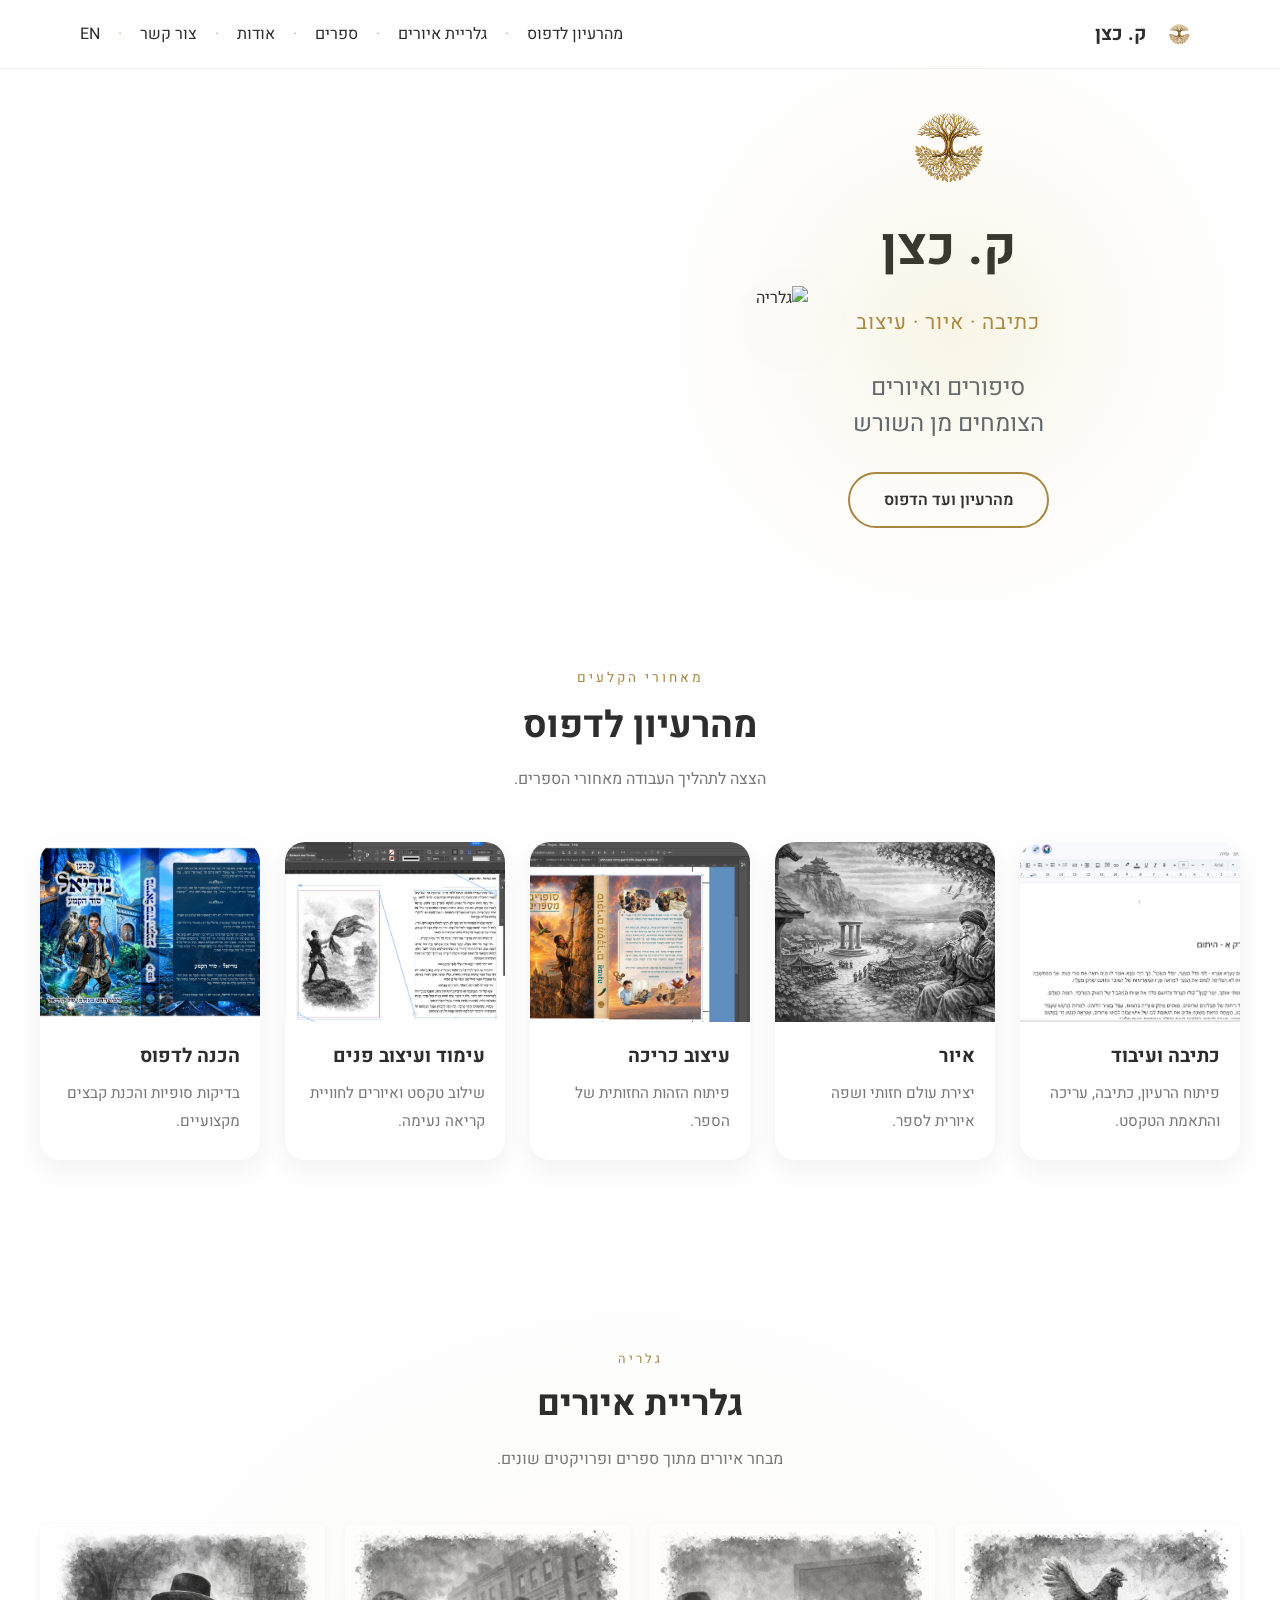
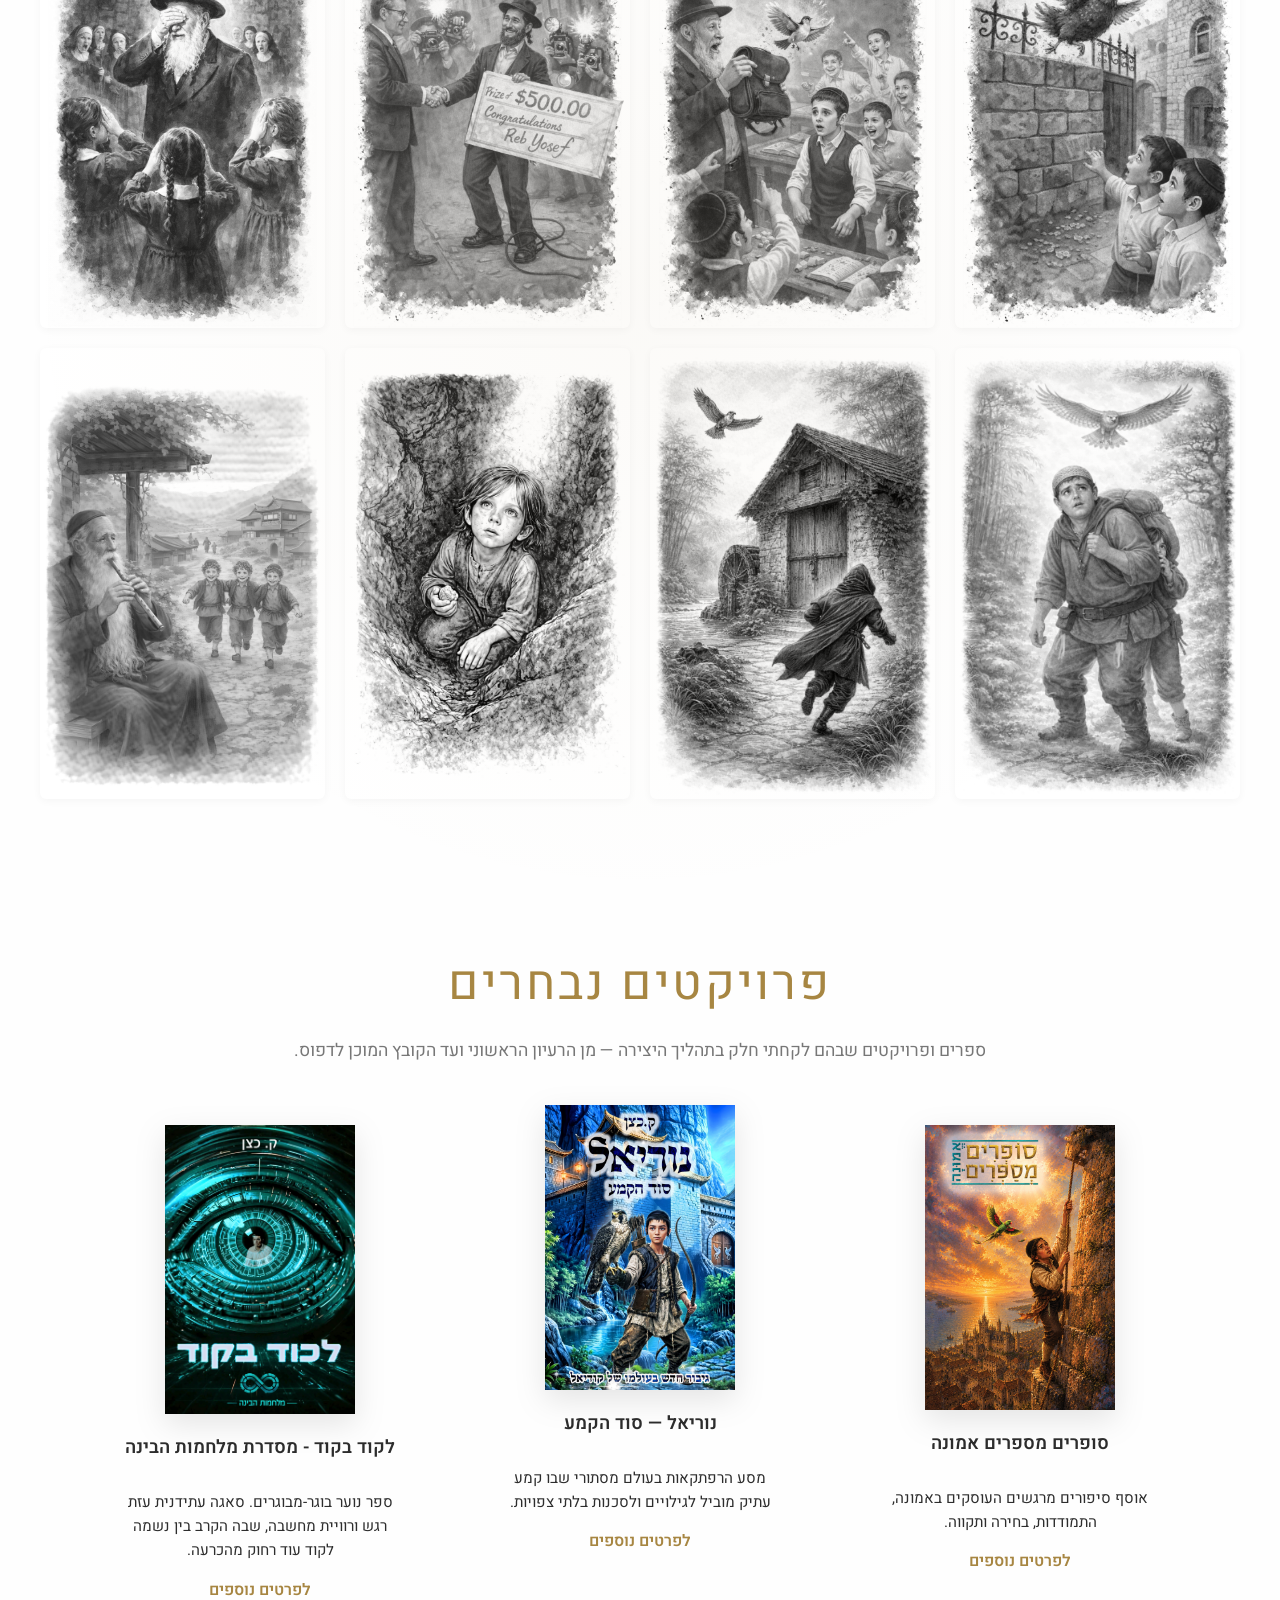
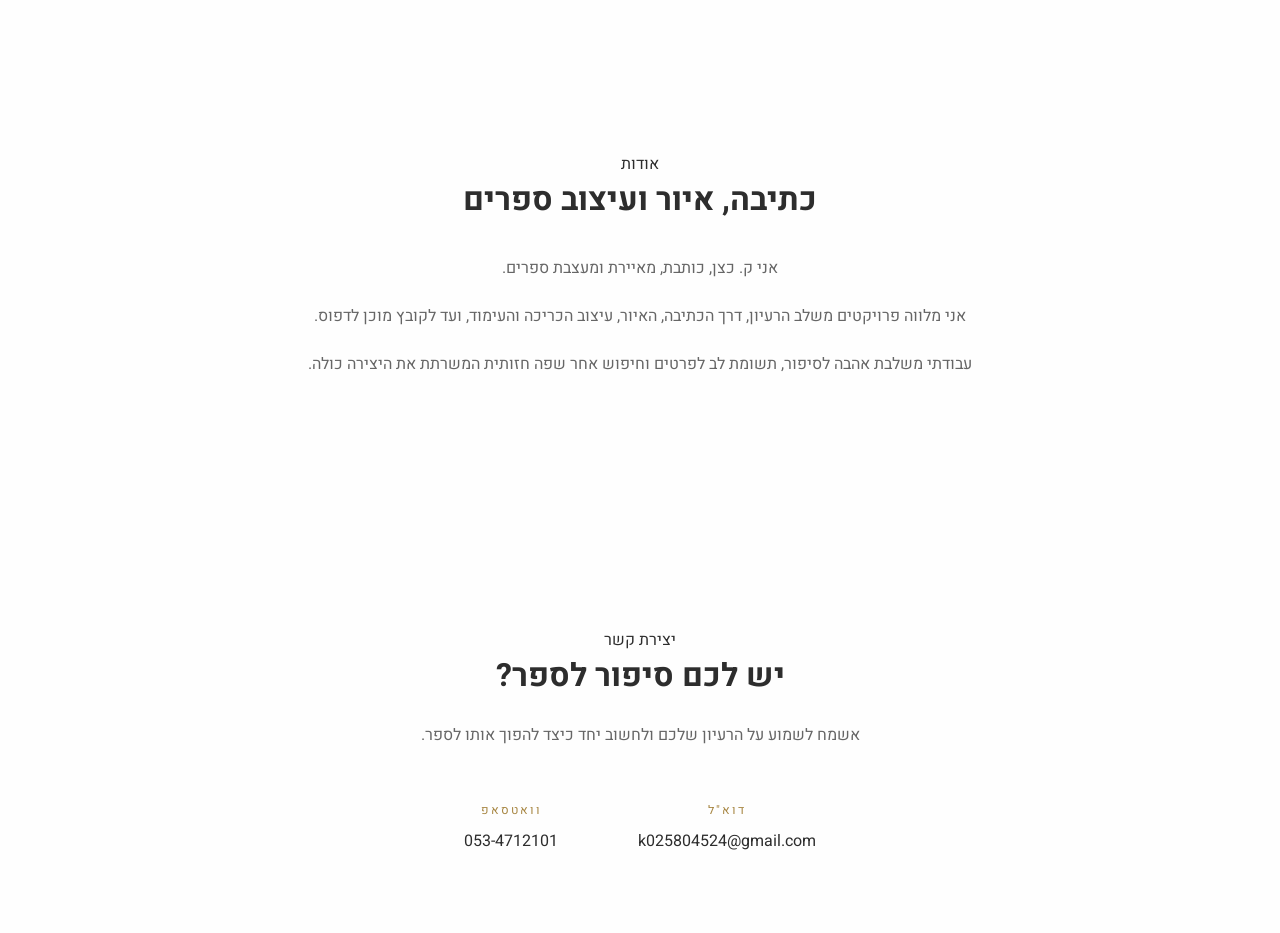
==== index.html @ e9a8d507 "Update index.html" ====
<!DOCTYPE html>
<html lang="he" dir="rtl">
<head>
<meta charset="UTF-8">
<meta name="viewport" content="width=device-width, initial-scale=1.0">
<title>ק. כצן</title>
<meta property="og:title"
      content="ק. כצן | כתיבה · איור · עיצוב ספרים">

<meta property="og:description"
      content="פרויקטים נבחרים, איור, עיצוב כריכות, עימוד והכנה לדפוס">

<meta property="og:image"
      content="https://kkatzen.com/images/books-showcase.jpg">

<meta property="og:type"
      content="website">
<link rel="stylesheet" href="css/style.css">
<link rel="preconnect" href="https://fonts.googleapis.com">
<link rel="preconnect" href="https://fonts.gstatic.com" crossorigin>
<link href="https://fonts.googleapis.com/css2?family=Heebo:wght@300;400;500;700;800&display=swap" rel="stylesheet">
   <link rel="icon" type="image/png" href="images/favicon.png">
</head>
<body>
<header class="site-header">

   <a href="index.html" class="brand">
    <img src="images/logo.png" alt="לוגו">
    <span>ק. כצן</span>
</a>

   <nav>
       
    <a href="#process">מהרעיון לדפוס</a>
    <span>·</span>

    <a href="#illustrations">גלריית איורים</a>
    <span>·</span>

    <a href="#books">ספרים</a>
    <span>·</span>

    <a href="#about">אודות</a>
    <span>·</span>
      <a href="#contact">צור קשר</a>
 <span>·</span>
    <a href="en/index.html">EN</a>
</nav>

</header>

    
<section class="hero">

    <div class="text">
        <img class="logo" src="images/logo.png" alt="קודיאל">
        <h1>ק. כצן</h1>
        <p class="tagline"> כתיבה · איור · עיצוב </p>
        
        <p class="subtitle">
            סיפורים ואיורים<br>
            הצומחים מן השורש
        </p>

        <a class="button" href="#process">
           מהרעיון ועד הדפוס
        </a>
    </div>
  
<div class="hero-particles"></div>
    <img class="book-cover" src="images/books-showcase.png" alt="גלריה">

</section>

   
<section id="process" class="process">

    <div class="process-header">

        <span class="process-tag">
            מאחורי הקלעים
        </span>

        <h2>מהרעיון לדפוס</h2>

        <p>
            הצצה לתהליך העבודה מאחורי הספרים.
        </p>

    </div>

    <div class="process-grid">

        <div class="process-card">

            <img src="images/process-writing.jpg" alt="כתיבה">

            <h3>כתיבה ועיבוד</h3>

            <p>
                פיתוח הרעיון, כתיבה,
                עריכה והתאמת הטקסט.
            </p>

        </div>

        <div class="process-card">

            <img src="images/process-illustration.jpg" alt="איור">

            <h3>איור</h3>

            <p>
                יצירת עולם חזותי
                ושפה איורית לספר.
            </p>

        </div>

        <div class="process-card">

            <img src="images/process-cover.jpg" alt="כריכה">

            <h3>עיצוב כריכה</h3>

            <p>
                פיתוח הזהות החזותית
                של הספר.
            </p>

        </div>

        <div class="process-card">

            <img src="images/process-layout.jpg" alt="עימוד">

            <h3>עימוד ועיצוב פנים</h3>

            <p>
                שילוב טקסט ואיורים
                לחוויית קריאה נעימה.
            </p>

        </div>

        <div class="process-card">

            <img src="images/process-print.jpg" alt="דפוס">

            <h3>הכנה לדפוס</h3>

            <p>
                בדיקות סופיות והכנת
                קבצים מקצועיים.
            </p>

        </div>

    </div>

</section>

<section id="illustrations" class="illustrations">

    <div class="illustrations-header">

        <span class="illustrations-tag">
            גלריה
        </span>

        <h2>גלריית איורים</h2>

        <p>
            מבחר איורים מתוך ספרים ופרויקטים שונים.
        </p>

    </div>

    <div class="illustrations-grid">

        <img src="images/illustration1.jpg" alt="איור מספר 1">
        <img src="images/illustration2.jpg" alt="איור מספר 2">
        <img src="images/illustration3.jpg" alt="איור מספר 3">
        <img src="images/illustration4.jpg" alt="איור מספר 4">
        <img src="images/illustration5.jpg" alt="איור מספר 5">
        <img src="images/illustration6.jpg" alt="איור מספר 6">
        <img src="images/illustration7.jpg" alt="איור מספר 7">
        <img src="images/illustration8.jpg" alt="איור מספר 8">

    </div>

</section>
   
  <section id="books" class="books">


<div class="books-header">

    <span class="books-tag2">פרויקטים נבחרים</span>

    <p class="section-intro">
    ספרים ופרויקטים שבהם לקחתי חלק בתהליך היצירה — מן הרעיון הראשוני ועד הקובץ המוכן לדפוס.
    </p>

</div>

<div class="books-grid">

    <a href="book-sofrim.html" class="book-card">

        <div class="book-image">
            <img src="images/sofrim.png" alt="סופרים מספרים אמונה">
        </div>

        <h3>סופרים מספרים אמונה</h3>

        <p>
            אוסף סיפורים מרגשים העוסקים באמונה,
            התמודדות, בחירה ותקווה.
        </p>

        <span class="book-link">לפרטים נוספים</span>

    </a>

    <a href="book-nuriel.html" class="book-card featured">

        <div class="book-image">
            <img src="images/nuriel.png" alt="נוריאל - סוד הקמע">
        </div>

        <h3>נוריאל — סוד הקמע</h3>

        <p>
            מסע הרפתקאות בעולם מסתורי שבו קמע עתיק
            מוביל לגילויים ולסכנות בלתי צפויות.
        </p>

        <span class="book-link">לפרטים נוספים</span>

    </a>

    <a href="lakud.html" class="book-card">

        <div class="book-image">
            <img src="images/lakud-book.jpg" alt="לקוד בקוד">
        </div>

        <h3>לקוד בקוד - מסדרת מלחמות הבינה</h3>

        <p>
            ספר נוער בוגר-מבוגרים. סאגה עתידנית עזת רגש ורוויית מחשבה, שבה הקרב בין נשמה לקוד עוד רחוק מהכרעה.
        </p>

        <span class="book-link">לפרטים נוספים</span>

    </a>

</div>


</section>

<section id="about" class="about">

    <div class="about-content">

        <span class="section-tag">
            אודות
        </span>

        <h2>כתיבה, איור ועיצוב ספרים</h2>

        <p>
            אני ק. כצן, כותבת, מאיירת ומעצבת ספרים.
        </p>

        <p>
            אני מלווה פרויקטים משלב הרעיון, דרך הכתיבה,
            האיור, עיצוב הכריכה והעימוד, ועד לקובץ מוכן לדפוס.
        </p>

        <p>
            עבודתי משלבת אהבה לסיפור, תשומת לב לפרטים
            וחיפוש אחר שפה חזותית המשרתת את היצירה כולה.
        </p>

    </div>

</section>
<section id="contact" class="contact">

    <div class="contact-content">

        <span class="section-tag">
            יצירת קשר
        </span>

        <h2>יש לכם סיפור לספר?</h2>

        <p>
            אשמח לשמוע על הרעיון שלכם
            ולחשוב יחד כיצד להפוך אותו לספר.
        </p>

        <div class="contact-details">

            <div class="contact-item">

                <span class="contact-title">
                    דוא"ל
                </span>

                <a href="mailto:k025804524@gmail.com">
                    k025804524@gmail.com
                </a>

            </div>

            <div class="contact-item">

                <span class="contact-title">
                    וואטסאפ
                </span>

                <a href="https://wa.me/972534712101">
                    053-4712101
                </a>

            </div>

        </div>

    </div>

</section>
<div id="lightbox" class="lightbox">

    <button class="lightbox-close">×</button>

    <button class="lightbox-prev">›</button>

    <img id="lightbox-img" src="" alt="">

    <button class="lightbox-next">‹</button>

    <div class="lightbox-counter">
        <span id="current-image">1</span>
        /
        <span id="total-images">1</span>
    </div>

</div>

<script>

document.addEventListener('DOMContentLoaded', () => {

    const images =
        Array.from(document.querySelectorAll('.illustrations-grid img'));

    const lightbox =
        document.getElementById('lightbox');

    const lightboxImg =
        document.getElementById('lightbox-img');

  const prevBtn =
document.querySelector('.lightbox-prev');

const nextBtn =
document.querySelector('.lightbox-next');
   
    const currentImage =
        document.getElementById('current-image');

    const totalImages =
        document.getElementById('total-images');
   document
.querySelector('.lightbox-close')
.addEventListener('click',closeLightbox);

    let currentIndex = 0;

    let touchStartX = 0;
    let touchEndX = 0;

    totalImages.textContent = images.length;

    function updateCounter(){

        currentImage.textContent = currentIndex + 1;

    }

    function openImage(index){

        currentIndex = index;

        lightboxImg.src = images[index].src;

        updateCounter();

        lightbox.classList.add('active');

        document.body.style.overflow = 'hidden';
    }

    function closeLightbox(){

        lightbox.classList.remove('active');

        document.body.style.overflow = '';

    }

    function nextImage(){

        currentIndex++;

        if(currentIndex >= images.length){

            currentIndex = 0;
        }

        lightboxImg.src = images[currentIndex].src;

        updateCounter();
    }

    function prevImage(){

        currentIndex--;

        if(currentIndex < 0){

            currentIndex = images.length - 1;
        }

        lightboxImg.src = images[currentIndex].src;

        updateCounter();
    }

    images.forEach((img,index)=>{

        img.addEventListener('click',()=>{

            openImage(index);

        });

    });

    nextBtn.addEventListener('click',(e)=>{

        e.stopPropagation();

        nextImage();

    });

    prevBtn.addEventListener('click',(e)=>{

        e.stopPropagation();

        prevImage();

    });

    document.addEventListener('keydown',(e)=>{

        if(!lightbox.classList.contains('active')) return;

        if(e.key === 'ArrowRight'){

            nextImage();
        }

        if(e.key === 'ArrowLeft'){

            prevImage();
        }

        if(e.key === 'Escape'){

            closeLightbox();
        }

    });

    lightbox.addEventListener('click',(e)=>{

        if(e.target === lightbox){

            closeLightbox();
        }

    });

    lightboxImg.addEventListener('touchstart',(e)=>{

        touchStartX = e.changedTouches[0].screenX;

    });

    lightboxImg.addEventListener('touchend',(e)=>{

        touchEndX = e.changedTouches[0].screenX;

        const swipeDistance =
            touchEndX - touchStartX;

        if(swipeDistance > 60){

            prevImage();
        }

        if(swipeDistance < -60){

            nextImage();
        }

    });

});

</script>
      <script data-goatcounter="https://kerenk77.goatcounter.com/count"
        async src="//gc.zgo.at/count.js"></script>
</body>
      
</html>
---- css/style.css ----
:root{
    --gold:#A78642;
    --dark:#2D2D2D;
    --turquoise:#4E9AA4;
    --bg:#FEFEFE;
}
html{
    scroll-behavior:smooth;
}
/* HEADER */

.site-header{
    position:sticky;
    top:0;

    display:flex;
    justify-content:space-between;
    align-items:center;

    padding:20px 80px;

    background:rgba(254,254,254,.92);
    backdrop-filter:blur(10px);

    z-index:1000;

    border-bottom:1px solid rgba(0,0,0,.05);
}
.brand{
    display:flex;
    align-items:center;
    gap:12px;

    text-decoration:none;
    color:inherit;
}

.brand img{
    width:42px;
}

.brand span{
    font-size:1.2rem;
    font-weight:700;
    color:var(--dark);
}

.site-header nav{
    display:flex;
    align-items:center;
    gap:18px;
}

.site-header nav span{
    color:var(--gold);
    opacity:.6;
}

.site-header nav a{
    text-decoration:none;
    color:var(--dark);
    font-size:1rem;
    transition:.3s;
}

.site-header nav a:hover{
    color:var(--gold);
}

body{
    margin:0;
    background:#fefefe;
    font-family:'Heebo',sans-serif;
    color:#2d2d2d;
    overflow-x: hidden; /* חוסם יצירת גלילה אופקית מכל אלמנט שחורג */
}
.logo{
    width:140px;
    display:block;
    margin:0 auto 25px;
}

/* צמצום הרווח הכללי והגדלת אזור התוכן */
.hero {
    position: relative;
    display: flex;
    align-items: center;
    justify-content: center;
    gap: 20px;
    padding: 40px 40px 60px;
}

.hero > img{
    max-width:700px;
    filter:drop-shadow(0px 25px 35px rgba(0,0,0,.15));
}

.text {
    max-width: 420px; /* הוקטן מ-550px כדי שהטקסט יהיה קומפקטי ואסוף */
    text-align: center;
}

h1 {
    font-size: 3.2rem; /* הוקטן מ-4.2rem כדי להחזיר פרופורציה */
    font-weight: 700;
    color: var(--dark);
    margin: 0;
}

p{
    font-size:24px;
    line-height:1.6;
}

.button {
    display: block;
    width: fit-content;
    margin: 15px auto 0;
    padding: 14px 34px;
    border: 2px solid var(--gold);
    border-radius: 999px;
    color: var(--dark);
    background: transparent; /* נשאר שקוף כפי שביקשת */
    text-decoration: none;
    font-weight: 600;
    transition: all .3s ease;
}

.button:hover {
    background: var(--gold);
    color: white;
}
.subtitle{
    max-width:420px;
    margin:30px auto;
    line-height:1.5;
    color:#5B6470;
}
.tagline{
    color:var(--gold);
    font-size:1.3rem;
    margin-top:20px;
    letter-spacing:1px;
}
.book-cover {
    transform: translateY(-20px); /* הרמה קלה ומעודנת יותר של הספר */
    
    /* הגדלת המידות */
    max-width: 600px; /* הגדלנו מ-450px כדי לאפשר לו לגדול במסכים גדולים */
    width: 45vw;      /* הגדלנו מ-35vw - עכשיו הוא יתפוס כמעט חצי מרוחב המסך */
    
    filter: drop-shadow(0 30px 40px rgba(0,0,0,.15));
    transition: transform .3s ease; /* הוספת אנימציה חלקה */
}
.hero::before {
    content: "";
    position: absolute;

    width: 550px;
    height: 550px;

    right: 50px;
    top: 50%;

    transform: translateY(-50%);

    background: radial-gradient(
        circle,
        rgba(212,175,55,.12) 0%,
        rgba(212,175,55,.04) 40%,
        transparent 75%
    );

    pointer-events: none;
}

.hero-books{
    display:flex;
    justify-content:center;
    gap:15px;
    margin-top:40px;
}

.hero-books img{
    height:120px;
    width:auto;

    border-radius:8px;

    box-shadow:
        0 10px 25px rgba(0,0,0,.12);

    transition:.3s;
}

.hero-books img:hover{
    transform:translateY(-5px);
}
/* האזור הכללי של הספרים */
.books-header{
    text-align:center;
    max-width:700px;
    margin:0 auto 60px;
}

.books-tag{
    display:block;
    color:var(--gold);
    font-size:.9rem;
    letter-spacing:3px;
    margin-bottom:10px;
    text-transform:uppercase;
}
.books-tag2{
    display:block;
    color:var(--gold);
    font-size:3rem;
    letter-spacing:3px;
    margin-bottom:10px;
    text-transform:uppercase;
}
.book-image{
    display:flex;
    justify-content:center;
    align-items:center;
    min-height:auto; /* תוקן ל-auto כדי למנוע מתיחת תמונות קבועה */
}

.featured{
    transform:translateY(-20px);
}

.featured img{
    max-width:190px;
}

.featured:hover{
    transform:translateY(-28px);
}
.book-link{
    color:var(--gold);
    font-weight:600;
}
@media (max-width:900px){
    .featured{
        transform:none;
    }
    .featured:hover{
        transform:translateY(-8px);
    }
}

.books {
    padding: 40px 40px; /* הוקטן מ-120px כדי להקפיץ את הספרים למעלה */
    background: #fefefe;
}

/* כותרת קומפקטית יותר */
.books h2 {
    text-align: center;
    font-size: 2.2rem; /* הוקטן מ-3rem */
    color: var(--dark);
    margin: 0 0 5px 0;
}

/* פסקה קרובה יותר */
.section-intro {
    text-align: center;
    color: #777;
    margin-bottom: 30px; /* הוקטן מ-60px כדי שהגריד יעלה למעלה */
    font-size: 1.1rem;
}

/* ==========================================
   גריד הספרים והכרטיסים - הגרסה המאוחדת והיציבה
========================================== */

/* גריד הספרים הראשי */
.books-grid {
    display: grid;
    grid-template-columns: repeat(3, 1fr); /* 3 עמודות קבועות ויציבות */
    gap: 40px;
    max-width: 1100px; 
    margin: 0 auto;
    padding: 0 30px;   
    justify-content: center;
    justify-items: center;
}

/* עיצוב כרטיס הספר כקישור נלחץ */
.book-card {
    display: flex;
    flex-direction: column;
    align-items: center;
    width: 100%;
    text-decoration: none !important; /* ביטול גורף של קו תחתון */
    color: inherit; 
    text-align: center;
}

/* מניעת קו תחתון בכל מצב */
.book-card:hover, 
.book-card:focus,
.book-card * {
    text-decoration: none !important;
}

/* תיאור הספר - הפסקה שמתחת לכותרת */
.book-card p {
    font-size: 0.95rem;      
    line-height: 1.6;
    max-width: 280px;        
    margin: 10px auto 15px;  
    padding: 0 10px;         
    word-wrap: break-word;   
}

/* התמונות בתוך הכרטיס */
.book-card img {
    width: 100%;       
    max-width: 190px;  
    height: auto;      
    display: block;
    margin: 0 auto;
    transition: transform .35s ease, filter .35s ease;
    filter: drop-shadow(0 10px 15px rgba(0,0,0,.10));
}

/* אפקט מעבר עכבר על התמונה */
.book-card img:hover {
    transform: translateY(-8px) scale(1.04);
    filter: drop-shadow(0 15px 25px rgba(0,0,0,.15));
}

/* כותרת הספר מתחת לתמונה */
.book-card h3 {
    margin-top: 20px;
    font-size: 1.15rem;
    font-weight: 600;
    color: var(--dark);
    transition: color 0.3s ease;
}

/* שינוי צבע הכותרת במעבר עכבר */
.book-card:hover h3 {
    color: var(--gold);
}

/* --- התאמות רספונסיביות למסכים קטנים --- */
@media (max-width: 900px) {
    .books-grid {
        grid-template-columns: repeat(2, 1fr); 
        gap: 30px;
    }
}

@media (max-width: 600px) {
    .books-grid {
        grid-template-columns: 1fr; 
        gap: 45px;
    }
}

/* =========================
    PROCESS
========================= */

.process{
    padding:80px 40px 100px;
    background:#fefefe;
}

.process-header{
    text-align:center;
    margin-bottom:50px;
}

.process-tag{
    display:block;
    color:var(--gold);
    font-size:.85rem;
    letter-spacing:3px;
    margin-bottom:10px;
}

.process-header h2{
    font-size:2.3rem;
    margin:0 0 15px;
    color:var(--dark);
}

.process-header p{
    font-size:1rem;
    color:#777;
    margin:0;
}

.process-grid{
    max-width:1300px;
    margin:auto;
    display:grid;
    grid-template-columns: repeat(auto-fit,minmax(220px,1fr));
    gap:25px;
}

.process-card{
    background:white;
    border-radius:20px;
    overflow:hidden;
    box-shadow: 0 10px 25px rgba(0,0,0,.05);
    transition: transform .3s ease, box-shadow .3s ease;
}

.process-card:hover{
    transform:translateY(-6px);
    box-shadow: 0 20px 40px rgba(0,0,0,.1);
}

.process-card img{
    width:100%;
    height:180px;
    object-fit:cover;
    display:block;
}

.process-card h3{
    margin:20px 20px 10px;
    font-size:1.2rem;
    color:var(--dark);
}

.process-card p{
    margin:0 20px 25px;
    font-size:.95rem;
    line-height:1.8;
    color:#777;
}

/* MOBILE PROCESS */
@media (max-width:900px){
    .process{
        padding:60px 25px 80px;
    }
    .process-header h2{
        font-size:1.9rem;
    }
    .process-grid{
        grid-template-columns:1fr;
    }
    .services {
        padding: 80px 30px;
    }
    .process-steps {
        grid-template-columns: 1fr;
    }
    .process-steps div:not(:last-child)::after {
        content: "↓";
        left: 50%;
        top: auto;
        bottom: -22px;
        transform: translateX(-50%);
    }
}

/* =========================
    ILLUSTRATIONS
========================= */

.illustrations{
    position:relative;
    padding:90px 40px;
    background:#fefefe;
}

.illustrations::before{
    content:"";
    position:absolute;
    inset:0;
    background: radial-gradient(circle at center, rgba(167,134,66,.04), transparent 70%);
    pointer-events:none;
}

.illustrations-header{
    text-align:center;
    max-width:700px;
    margin:0 auto 50px;
}

.illustrations-tag{
    display:block;
    color:var(--gold);
    font-size:.8rem;
    letter-spacing:3px;
    margin-bottom:10px;
    text-transform:uppercase;
}

.illustrations-header h2{
    margin:0 0 15px;
    font-size:2.2rem;
    font-weight:700;
    color:var(--dark);
}

.illustrations-header p{
    margin:0;
    font-size:1rem;
    color:#777;
    line-height:1.8;
}

/* =========================
    MASONRY GALLERY
========================= */

.illustrations-grid{
    max-width:1400px;
    margin:auto;
    column-count:4;
    column-gap:20px;
}

.illustrations-grid img{
    width:100%;
    display:block;
    margin-bottom:20px;
    border-radius:6px;
    cursor:pointer;
    background:white;
    box-shadow: 0 2px 8px rgba(0,0,0,.04);
    transition: transform .3s ease, box-shadow .3s ease;
}

.illustrations-grid img:hover{
    transform:translateY(-5px);
    box-shadow: 0 18px 40px rgba(0,0,0,.14);
}

/* =========================
    LIGHTBOX
========================= */

.lightbox{
    position:fixed;
    inset:0;
    display:flex;
    justify-content:center;
    align-items:center;
    background:rgba(254,254,254,.96);
    backdrop-filter:blur(10px);
    opacity:0;
    visibility:hidden;
    transition:.25s ease;
    z-index:9999;
}

.lightbox.active{
    opacity:1;
    visibility:visible;
}
.lightbox-close{
    position:absolute;
    top:25px;
    right:30px;
    border:none;
    background:none;
    font-size:42px;
    font-weight:300;
    color:rgba(120,120,120,.8);
    cursor:pointer;
    transition:.2s;
}

.lightbox-close:hover{
    color:var(--gold);
}
.lightbox-prev,
.lightbox-next{
    position:absolute;
    top:50%;
    transform:translateY(-50%);
    border:none;
    background:none;
    font-size:70px;
    font-weight:200;
    color:rgba(140,140,140,.55);
    cursor:pointer;
    transition:.25s;
    z-index:10000;
}

.lightbox-prev{
    left:35px;
}

.lightbox-next{
    right:35px;
}

.lightbox-prev:hover,
.lightbox-next:hover{
    color:rgba(140,140,140,.95);
}

/* =========================
    TABLET & MOBILE GALLERY
========================= */

@media (max-width:1100px){
    .illustrations-grid{
        column-count:3;
    }
}

@media (max-width:768px){
    .illustrations{
        padding:70px 25px;
    }
    .illustrations-grid{
        column-count:2;
    }
    .illustrations-header h2{
        font-size:1.8rem;
    }
}

@media (max-width:500px){
    .illustrations-grid{
        column-count:1;
    }
}
.lightbox-counter{
    position:absolute;
    bottom:35px;
    left:50%;
    transform:translateX(-50%);
    color:rgba(167,134,66,.9);
    font-size:.95rem;
    font-weight:400;
    letter-spacing:3px;
    z-index:10000;
}
.lightbox img{
    max-width:90vw;
    max-height:90vh;
    border-radius:12px;
    user-select:none;
    -webkit-user-drag:none;
    box-shadow: 0 20px 60px rgba(0,0,0,.4);
}
.lightbox-prev,
.lightbox-next{
    opacity:.75;
}

.lightbox:hover .lightbox-prev,
.lightbox:hover .lightbox-next{
    opacity:1;
}
.lightbox-prev-zone,
.lightbox-next-zone{
    position:absolute;
    top:0;
    bottom:0;
    width:30%;
    cursor:pointer;
    z-index:10000;
}

.lightbox-prev-zone{
    left:0;
}

.lightbox-next-zone{
    right:0;
}

/* =========================
    ABOUT
========================= */

.about{
    padding:110px 40px;
    background:#fefefe;
}

.about-content{
    max-width:680px;
    margin:0 auto;
    text-align:center;
}

.about h2{
    margin:0 0 30px;
    font-size:2rem;
    font-weight:700;
    color:var(--dark);
}

.about p{
    margin:0 0 18px;
    font-size:1rem;
    line-height:1.9;
    color:#666;
}
/* =========================
    CONTACT
========================= */

.contact{
    padding:120px 40px 80px;
    background:#fefefe;
}

.contact-content{
    max-width:800px;
    margin:auto;
    text-align:center;
}

.contact h2{
    margin:0 0 20px;
    font-size:2rem;
    color:var(--dark);
}

.contact p{
    margin:0 auto 50px;
    max-width:500px;
    font-size:1rem;
    line-height:2;
    color:#666;
}

.contact-details{
    display:flex;
    justify-content:center;
    gap:80px;
    flex-wrap:wrap;
}

.contact-item{
    display:flex;
    flex-direction:column;
    gap:10px;
}

.contact-title{
    font-size:.75rem;
    letter-spacing:2px;
    text-transform:uppercase;
    color:var(--gold);
}

.contact-item a{
    text-decoration:none;
    color:var(--dark);
    font-size:1rem;
    transition:.3s;
}

.contact-item a:hover{
    color:var(--gold);
}

/* DAF SEFER */
.book-page-hero{
    position:relative;
    padding:100px 40px 80px;
    text-align:center;
    overflow:hidden;
}
.book-page-hero::before{
    content:"";
    position:absolute;
    width:700px;
    height:700px;
    left:50%;
    top:50%;
    transform:translate(-50%,-50%);
    border-radius:50%;
    background:radial-gradient(
        circle,
        rgba(212,175,55,.10) 0%,
        rgba(212,175,55,.04) 40%,
        transparent 75%
    );
    pointer-events:none;
}
.book-page-cover{
    display:block;
    width:250px;
    max-width:90%;
    margin:0 auto;
    transform:none;
    filter: drop-shadow(0 30px 50px rgba(0,0,0,.15));
}
.book-page-content{
    max-width:900px;
    margin:0 auto;
    position:relative;
    z-index:2;
}
.book-page-content h1{
    margin:0;
    font-size:2.8rem;
    line-height:1.1;
}

.project-list{
    list-style:none;
    padding:0;
    margin:0 auto 50px;
    display:grid;
    grid-template-columns: repeat(2,max-content);
    justify-content:center;
    gap:14px 40px;
}

.project-list li{
    font-size:1rem;
    color:#666;
}
.book-meta{
    margin:5px 0 0;
    font-size:.95rem;
    color:#888;
    letter-spacing:1px;
}
.book-side{
    display:flex;
    flex-direction:column;
    align-items:center;
    gap:15px;
}
.showcase .section-text p{
    font-size:0.92rem;
    line-height:1.8;
}
.showcase{
    max-width:1100px;
    margin:60px auto;
    padding:0 40px;
    display:grid;
    grid-template-columns: 1fr 480px;
    align-items:center;
}
.case-study{
    padding:60px 40px;
    background:#fefefe;
}
.case-study .section-text{
    max-width:760px;
    margin:0 auto;
    text-align:center;
}

.case-study .section-tag{
    display:block;
    margin-bottom:9px;
    color:var(--gold);
    font-size:.8rem;
    letter-spacing:3px;
    text-transform:uppercase;
}
.case-study h2{
    margin:0 0 30px;
    font-size:2rem;
    font-weight:300;
    color:var(--dark);
}
.case-study p{
    font-size:1.1rem;
    line-height:2.3;
    color:#666;
}
.case-study p:last-child{
    margin-bottom:0;
}

@media (max-width:368px){
    .case-study{
        padding:90px 25px;
    }
    .case-study h2{
        font-size:1.1rem;
    }
}

.lightbox-image{
    cursor:pointer;
}

.lightbox-close{
    position:absolute;
    top:30px;
    left:30px;
    background:none;
    border:none;
    color:white;
    font-size:2rem;
    cursor:pointer;
}
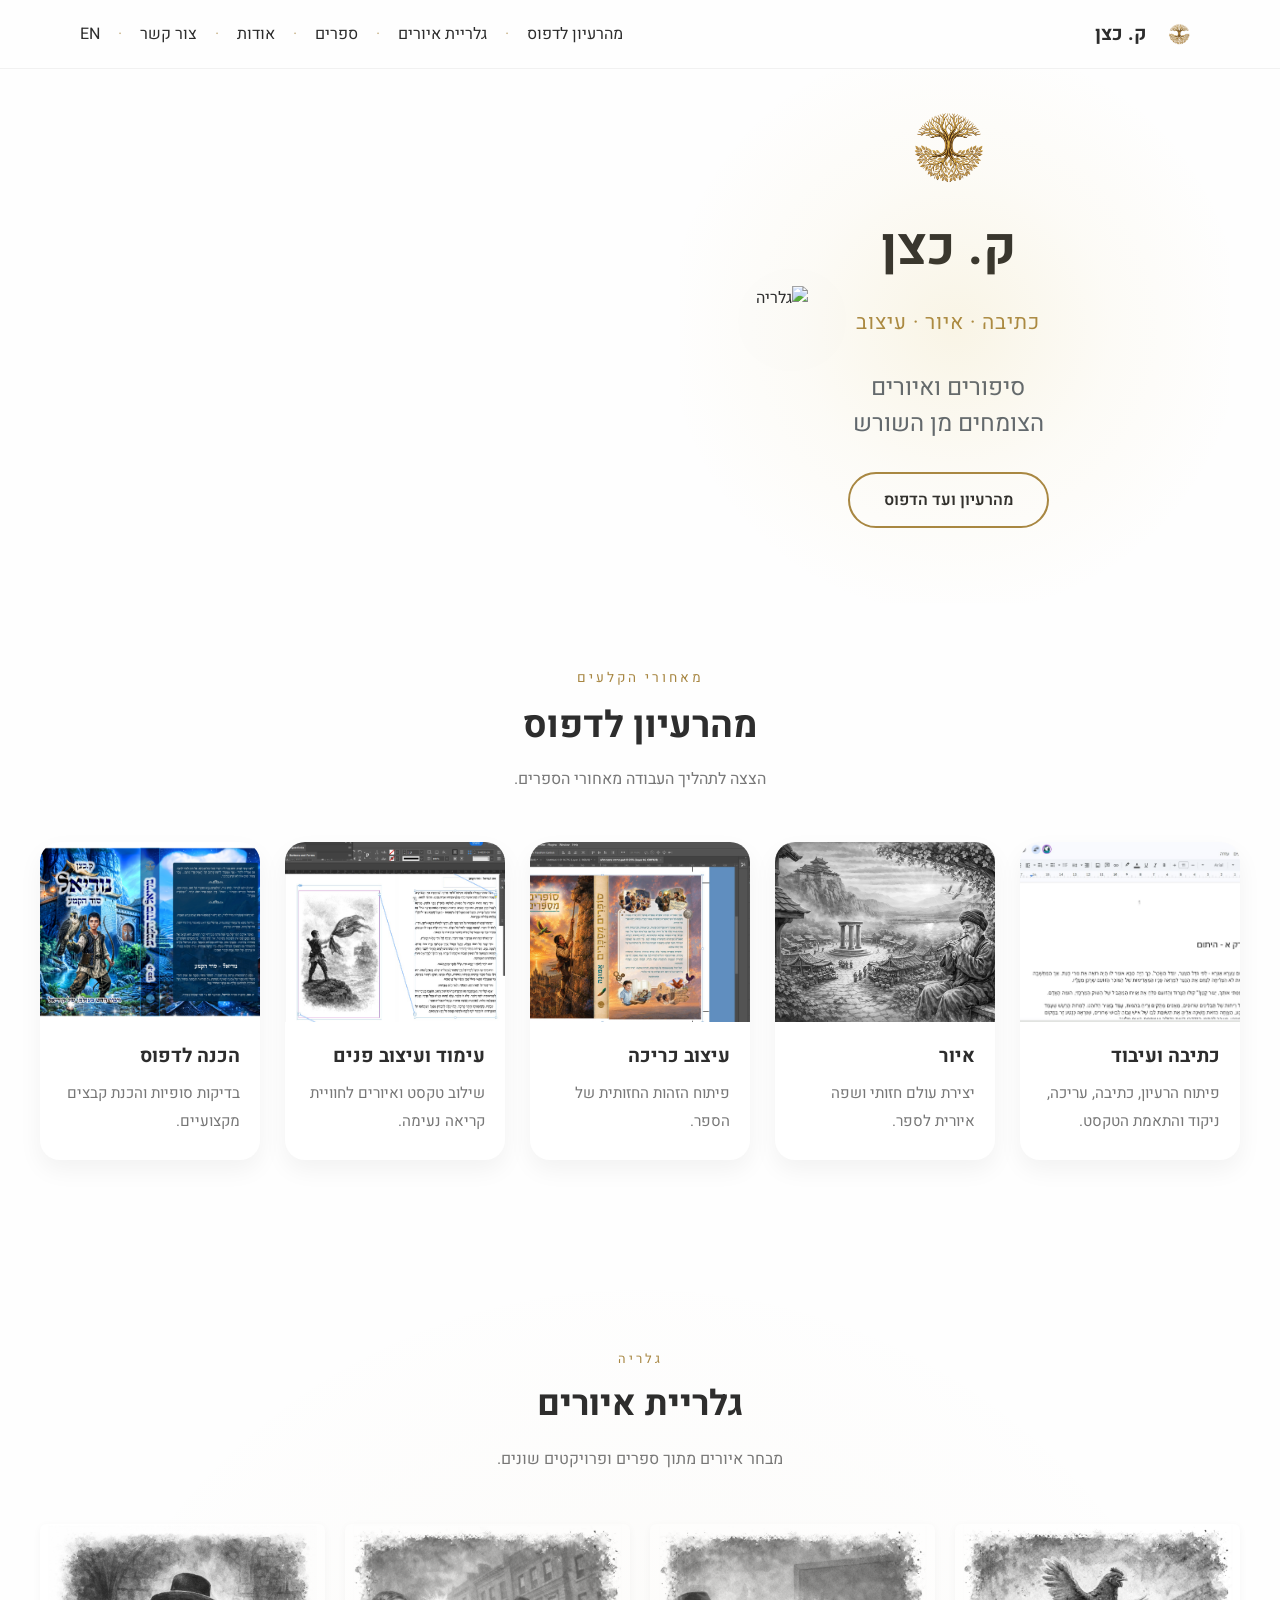
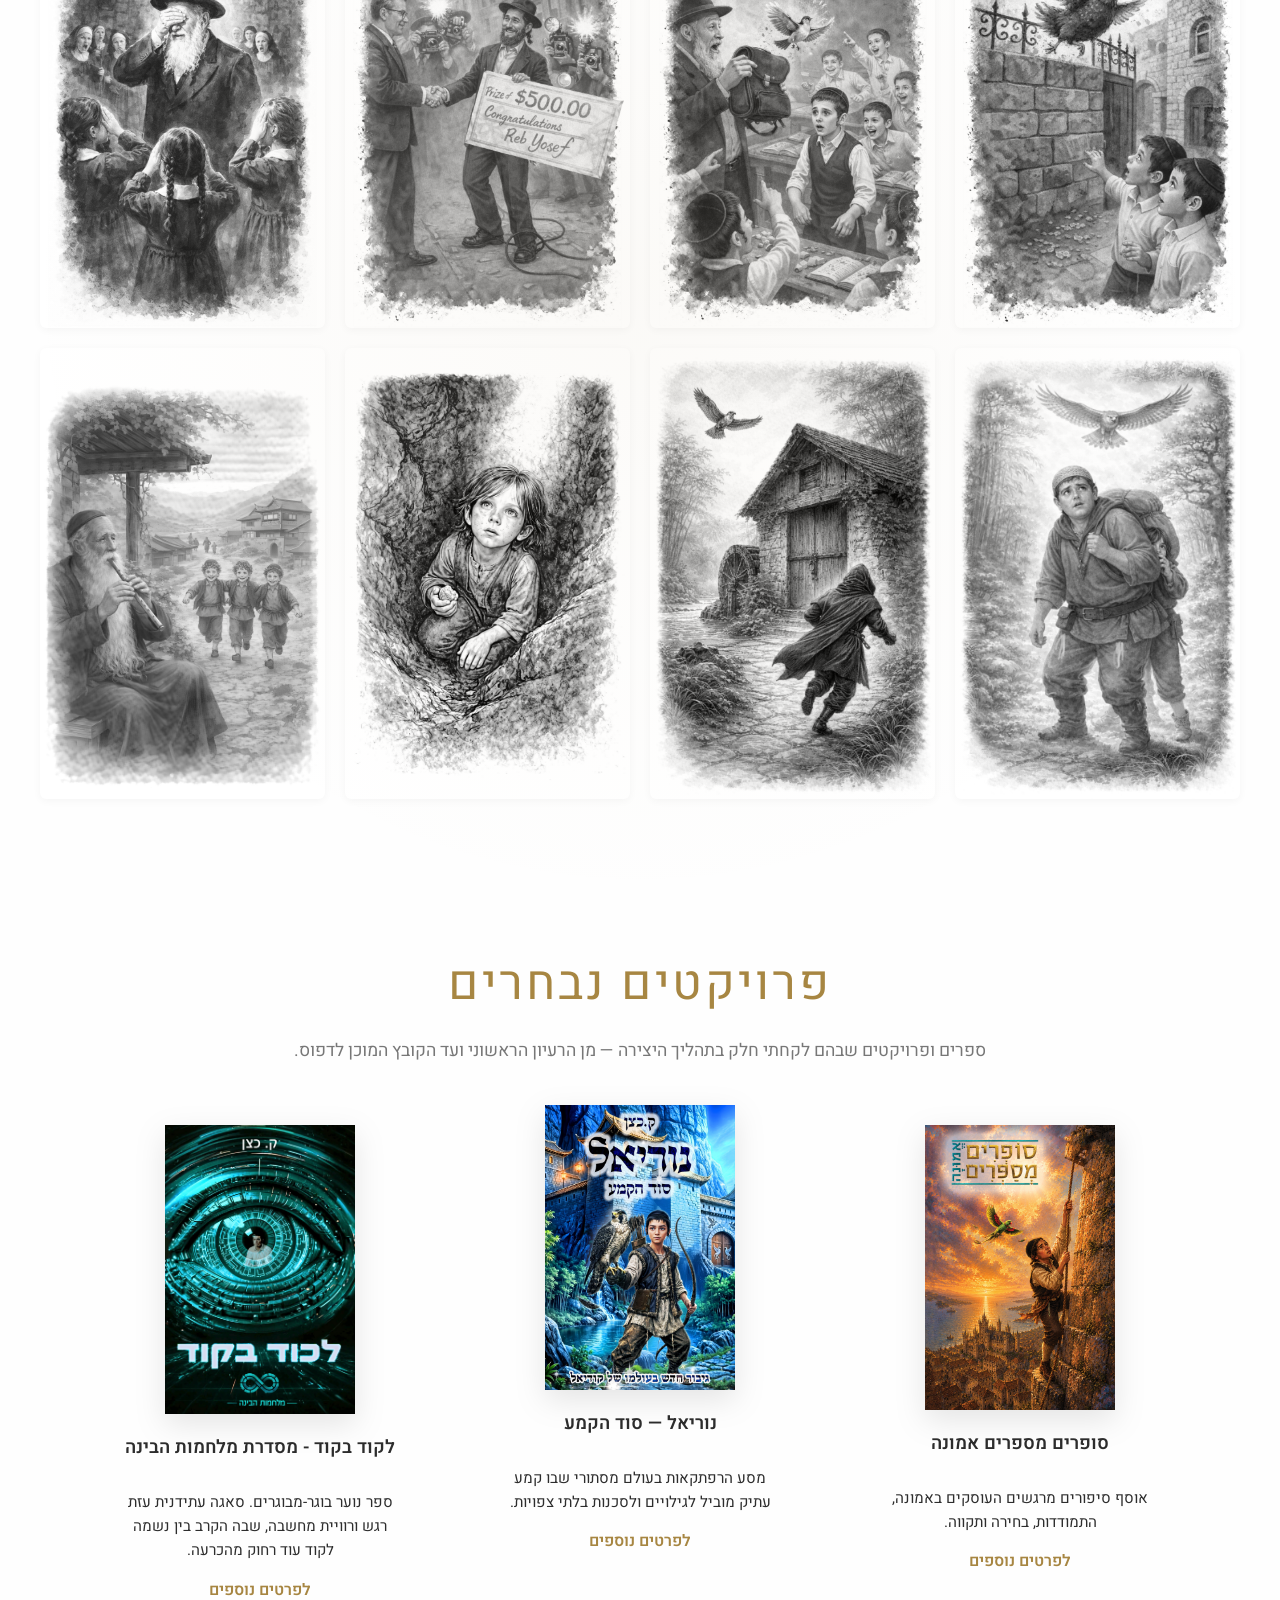
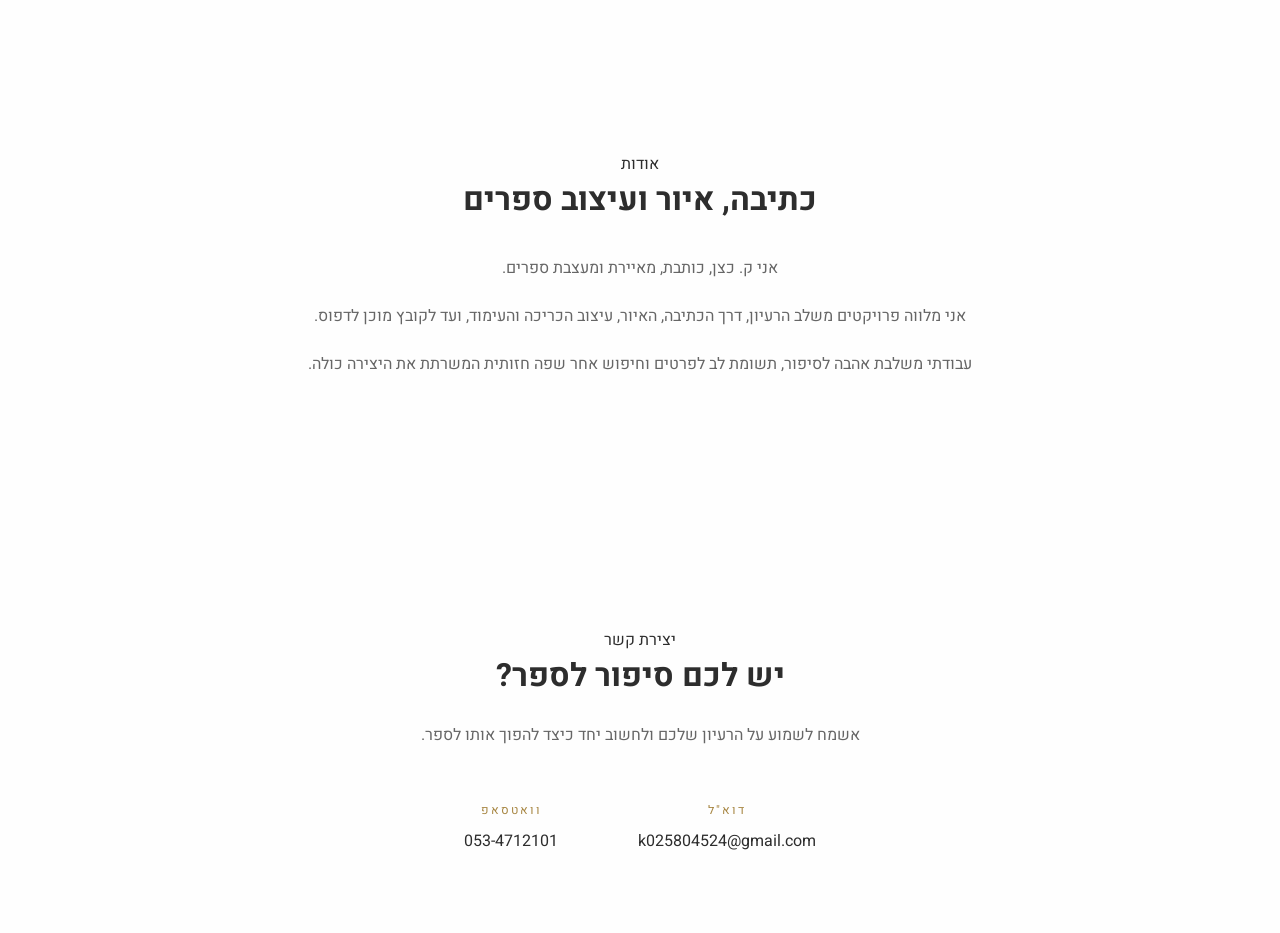
==== commit d09252f0: "Update index.html" ====
--- a/index.html
+++ b/index.html
@@ -99,7 +99,7 @@
 
             <p>
                 פיתוח הרעיון, כתיבה,
-                עריכה והתאמת הטקסט.
+                עריכה, ניקוד והתאמת הטקסט.
             </p>
 
         </div>
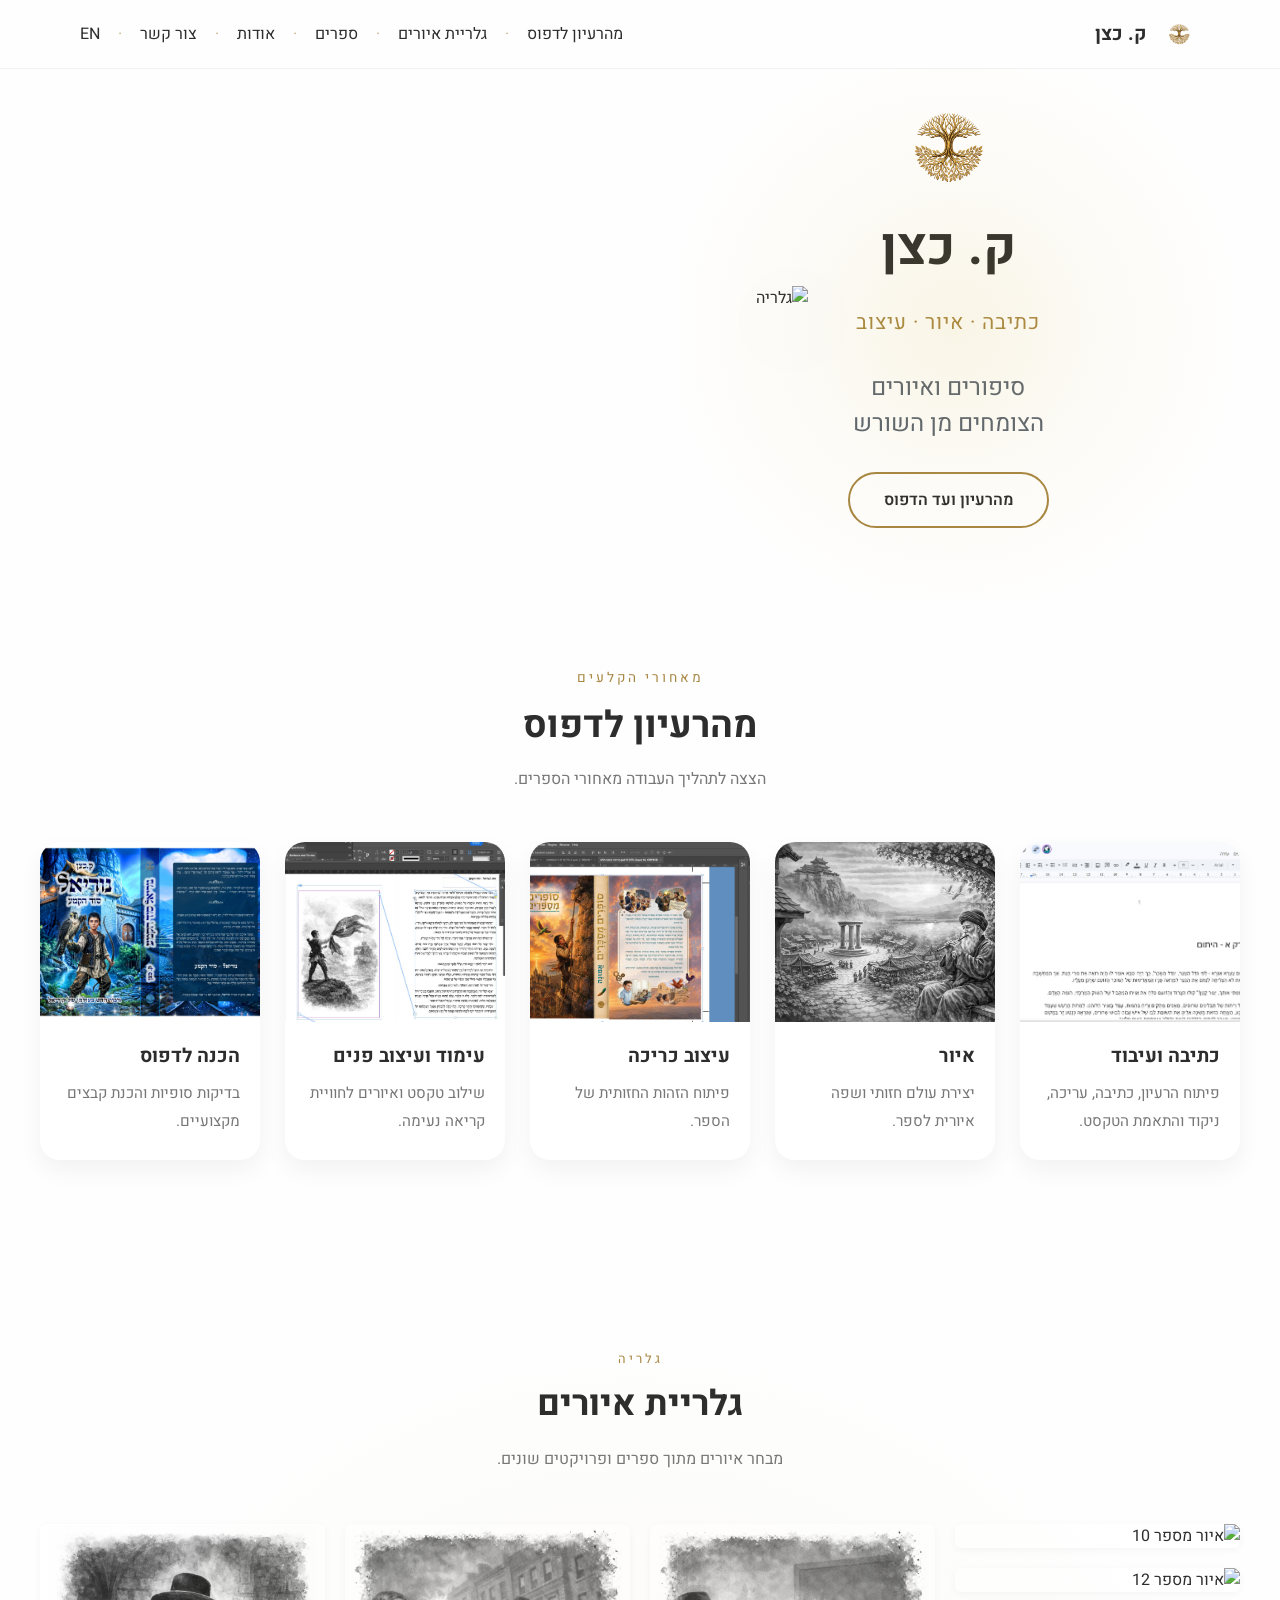
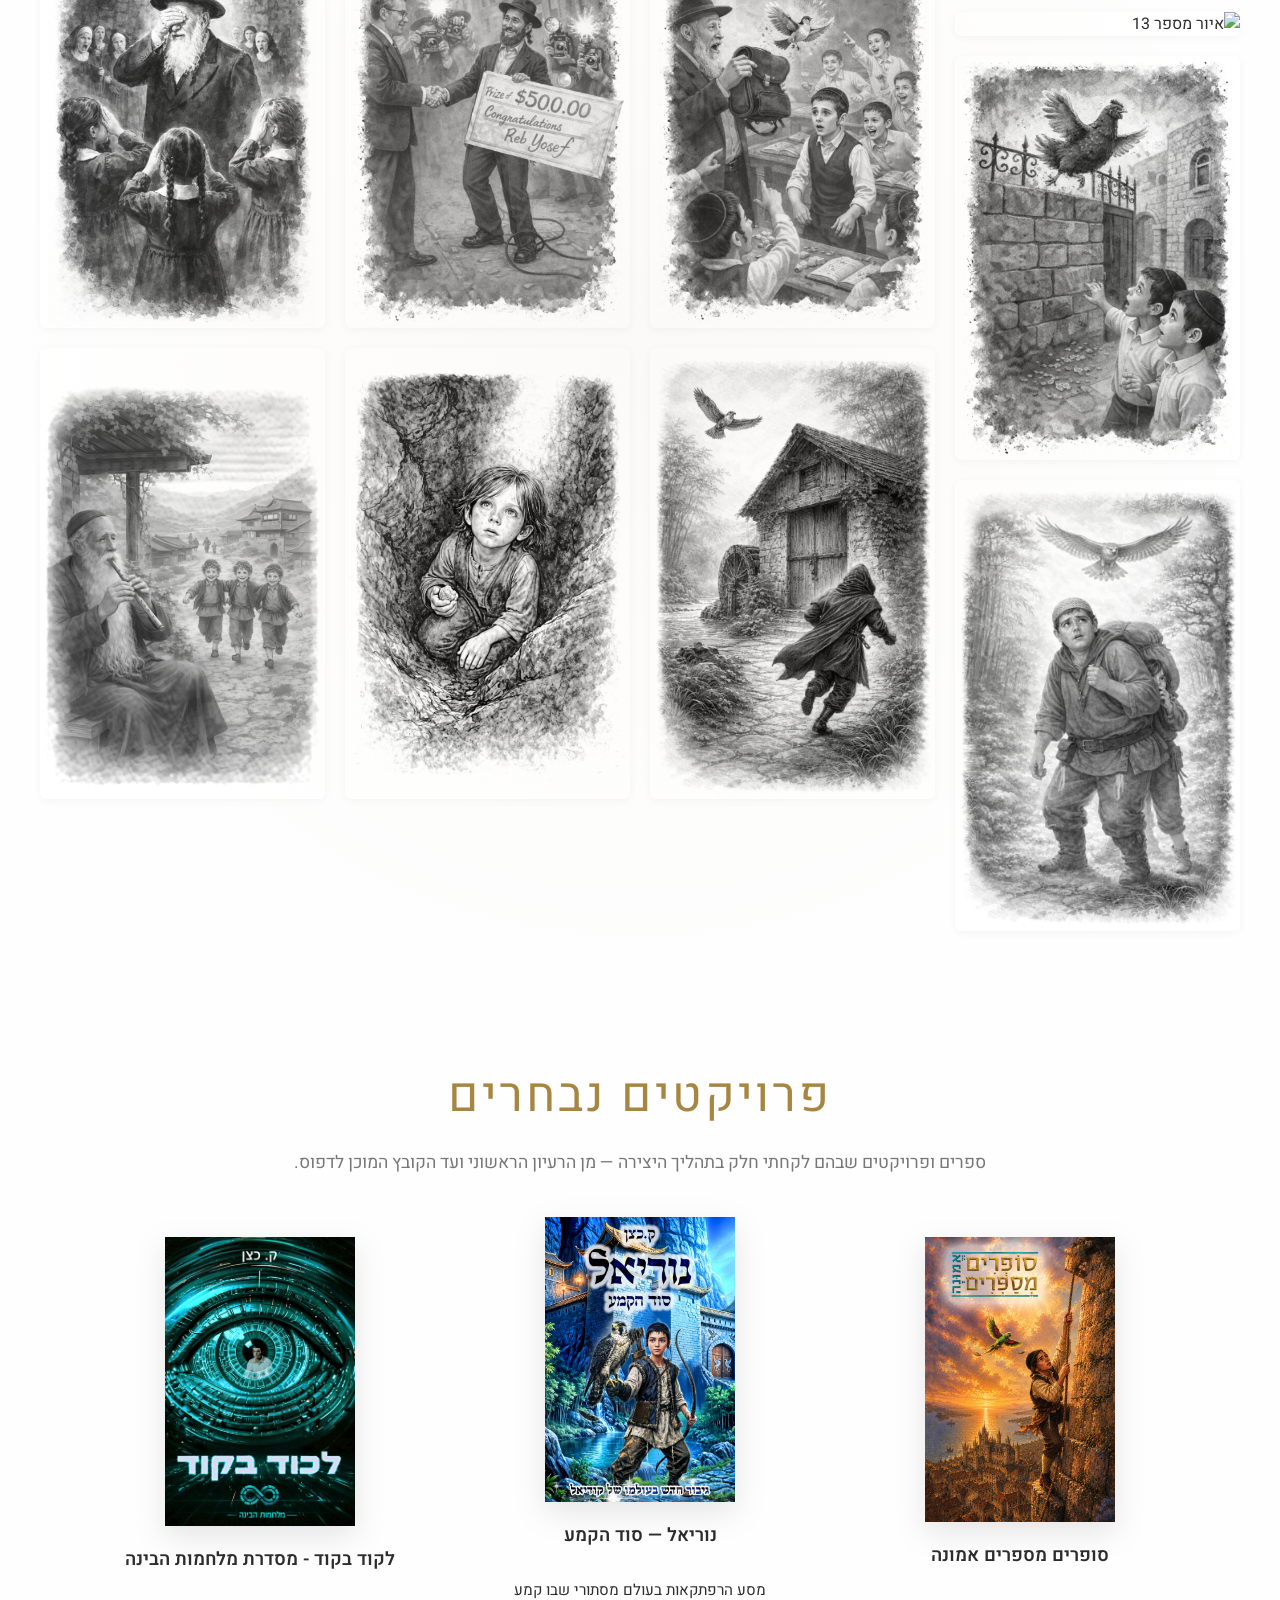
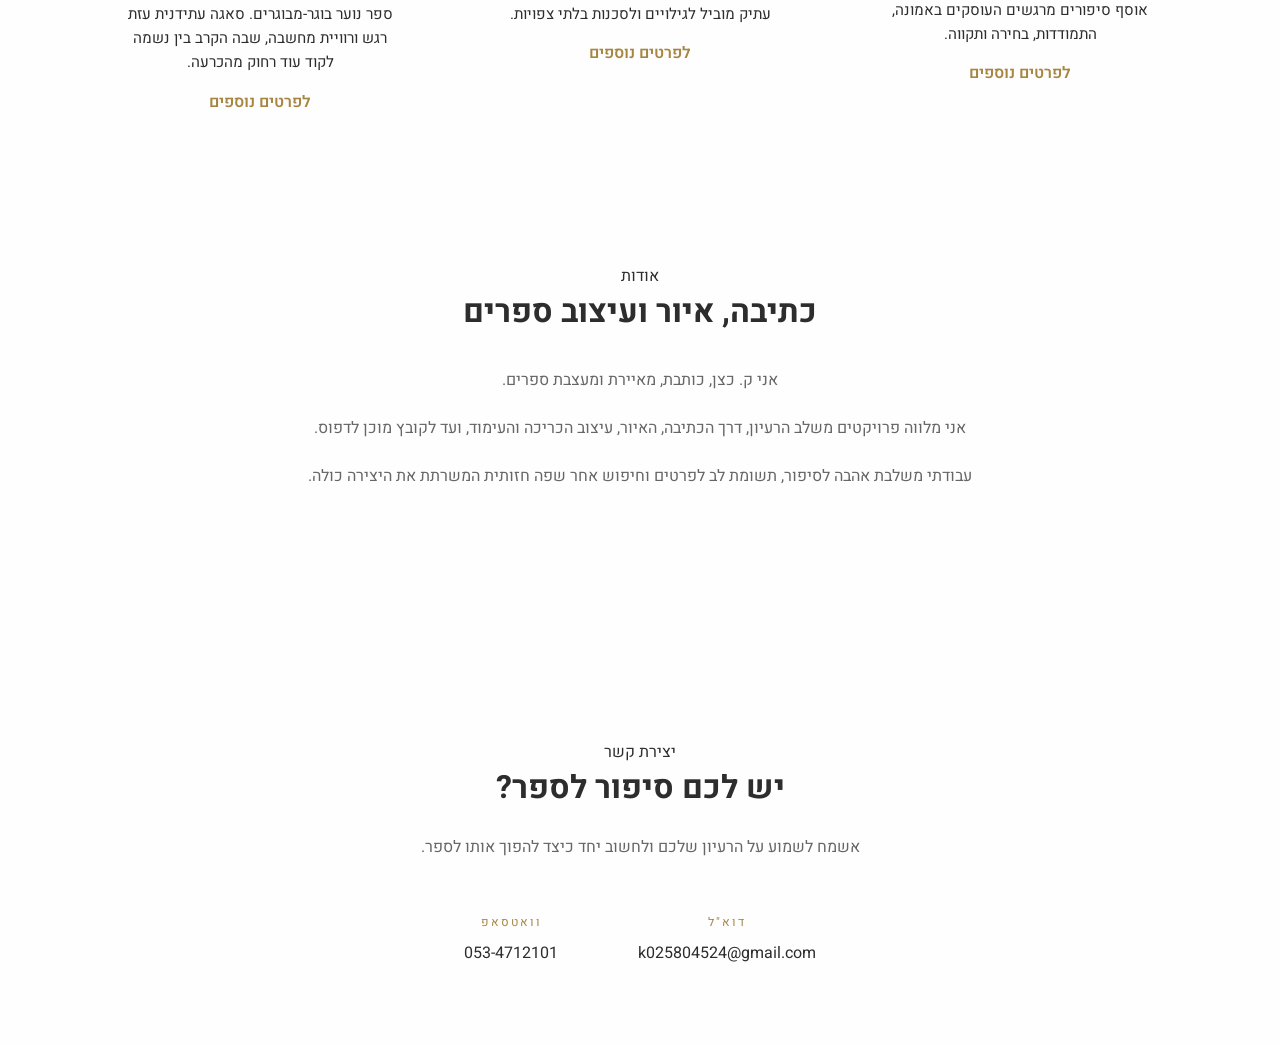
==== commit 6d952dba: "Update index.html" ====
--- a/index.html
+++ b/index.html
@@ -178,6 +178,9 @@
 
     <div class="illustrations-grid">
 
+        <img src="images/illustration10.jpg" alt="איור מספר 10">
+          <img src="images/illustration12.jpg" alt="איור מספר 12">
+          <img src="images/illustration13.jpg" alt="איור מספר 13">
         <img src="images/illustration1.jpg" alt="איור מספר 1">
         <img src="images/illustration2.jpg" alt="איור מספר 2">
         <img src="images/illustration3.jpg" alt="איור מספר 3">
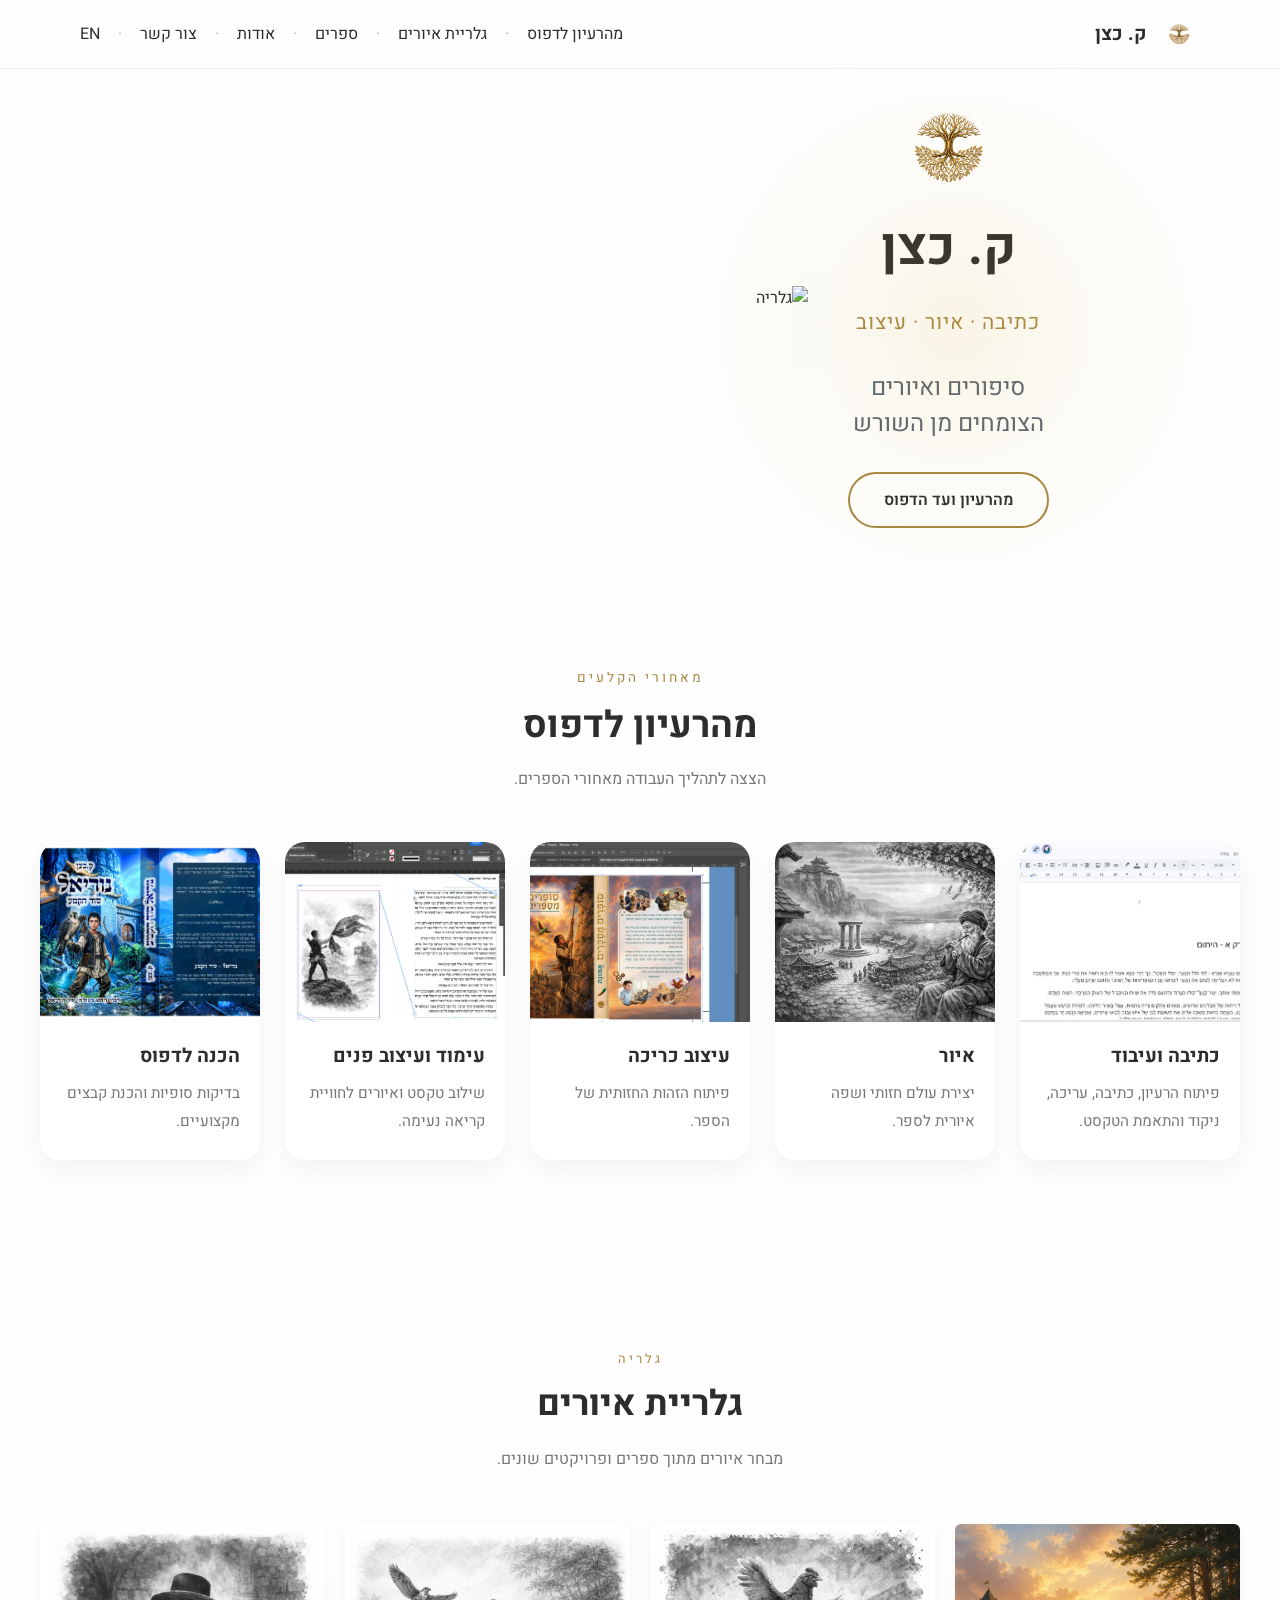
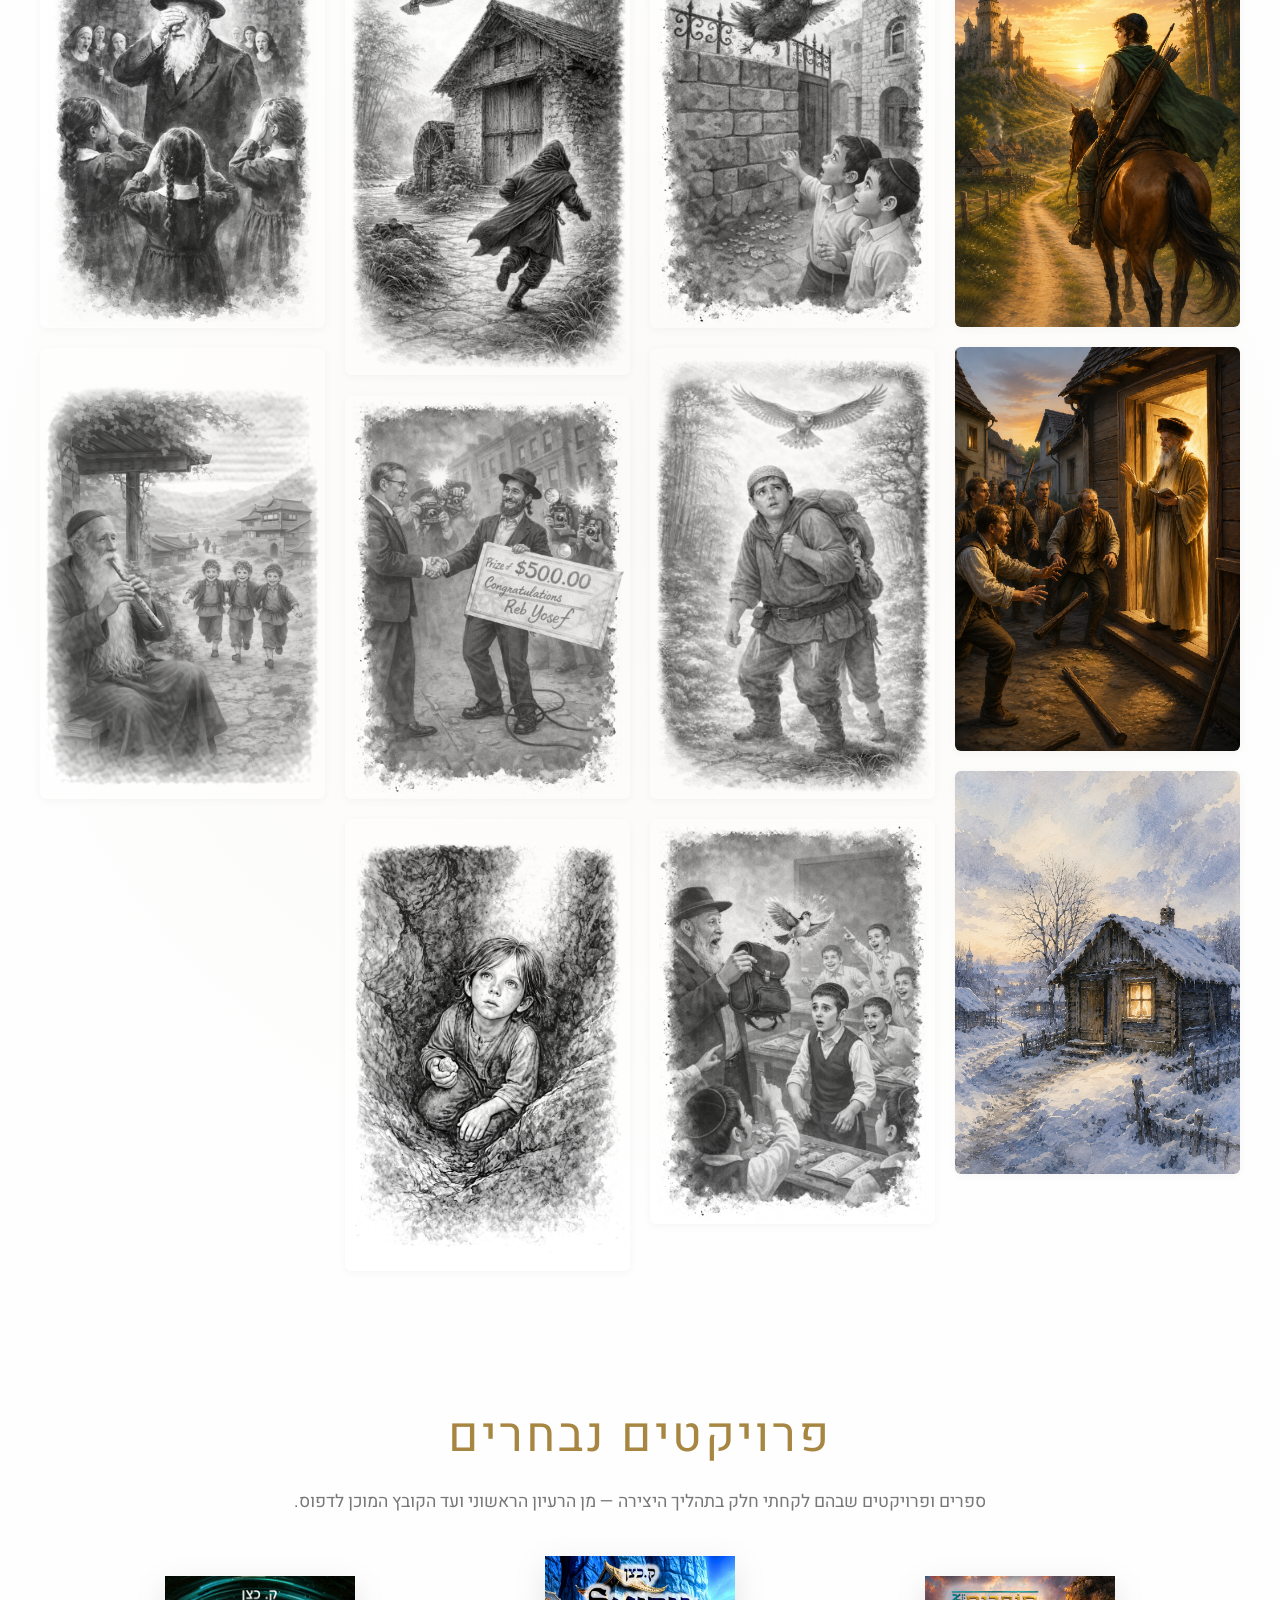
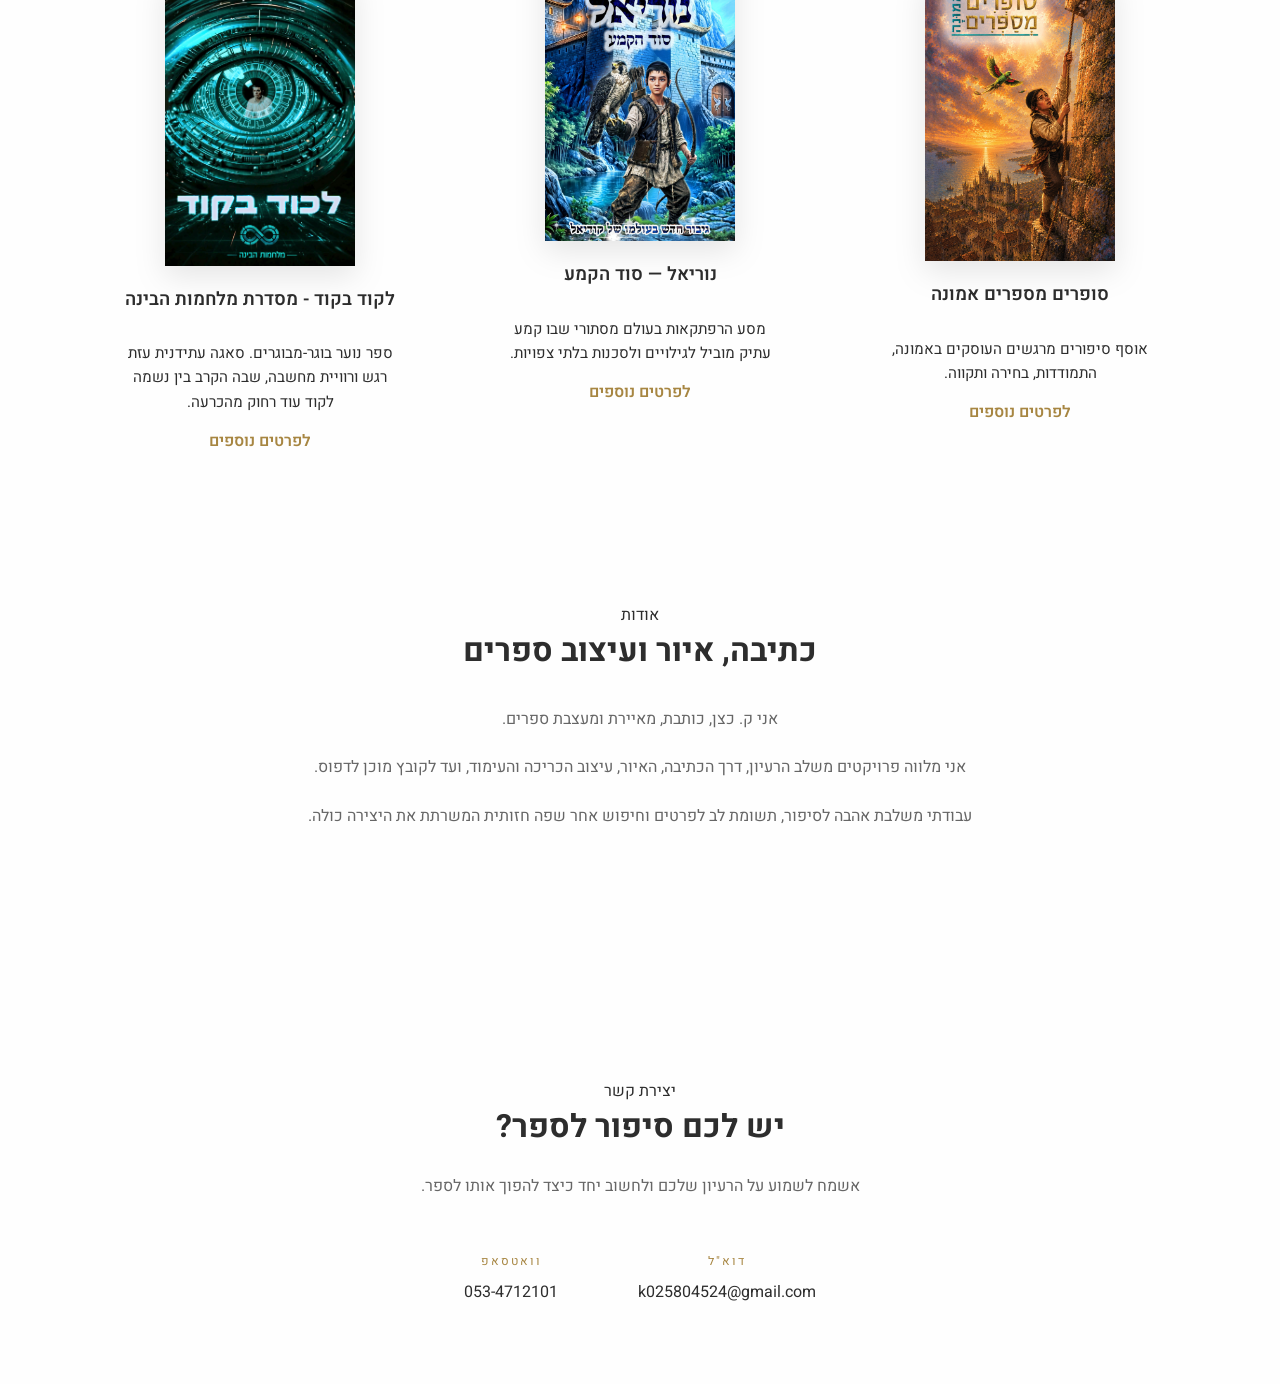
==== commit bb204bf1: "Update index.html" ====
--- a/index.html
+++ b/index.html
@@ -178,9 +178,9 @@
 
     <div class="illustrations-grid">
 
-        <img src="images/illustration10.jpg" alt="איור מספר 10">
-          <img src="images/illustration12.jpg" alt="איור מספר 12">
-          <img src="images/illustration13.jpg" alt="איור מספר 13">
+        <img src="images/illustration10.png" alt="איור מספר 10">
+          <img src="images/illustration12.png" alt="איור מספר 12">
+          <img src="images/illustration13.png" alt="איור מספר 13">
         <img src="images/illustration1.jpg" alt="איור מספר 1">
         <img src="images/illustration2.jpg" alt="איור מספר 2">
         <img src="images/illustration3.jpg" alt="איור מספר 3">
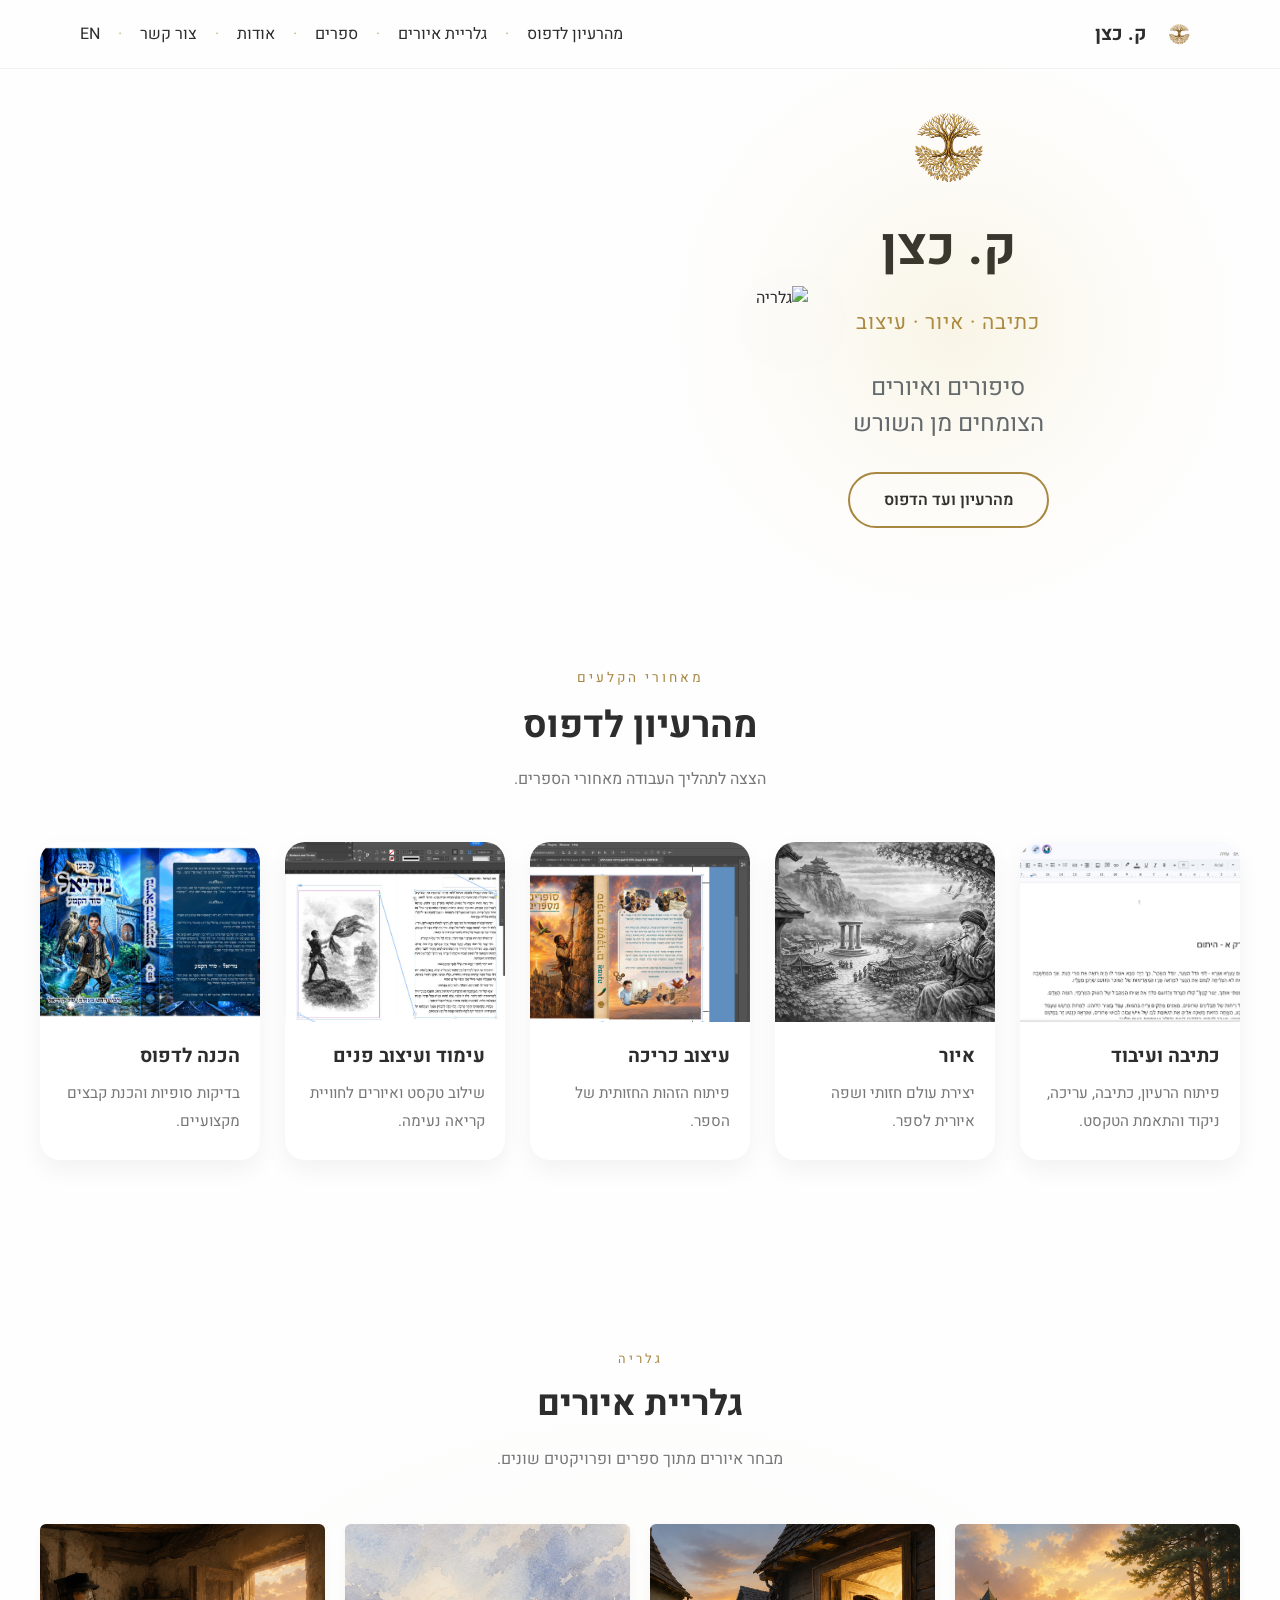
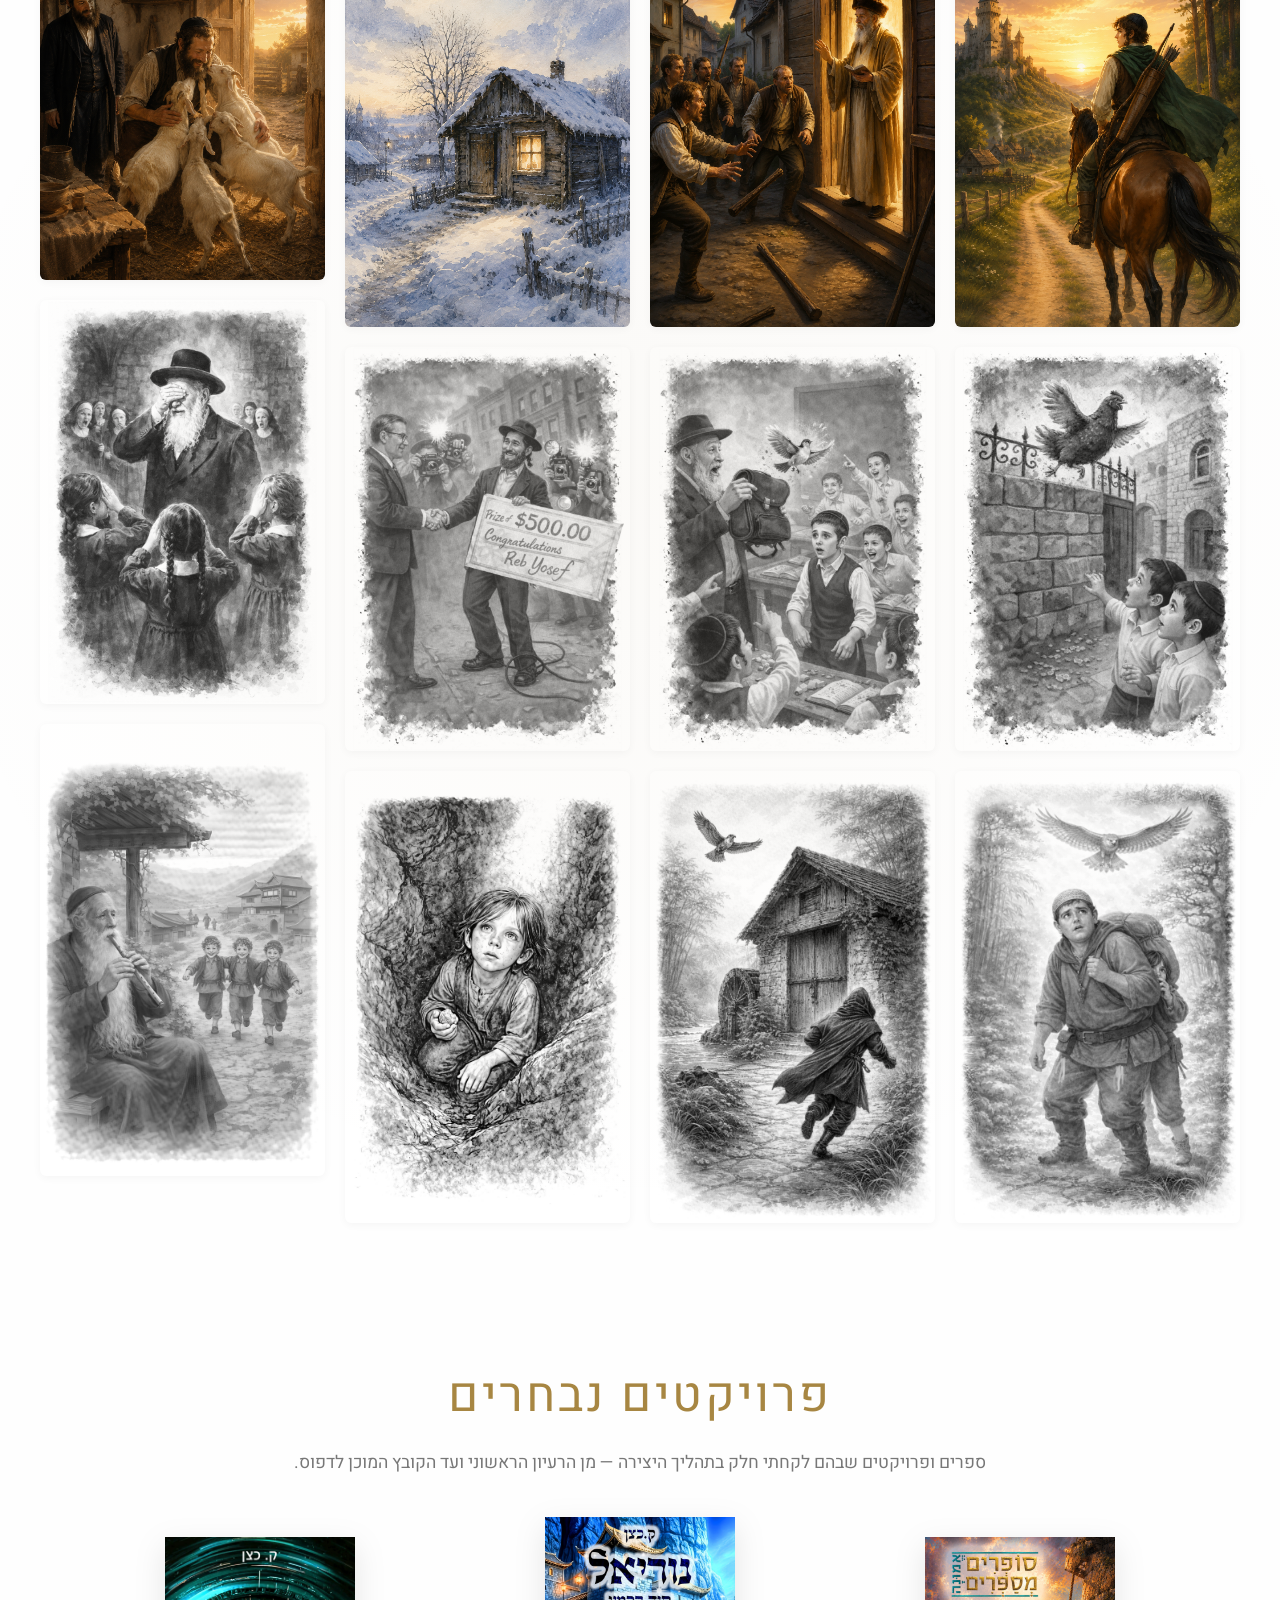
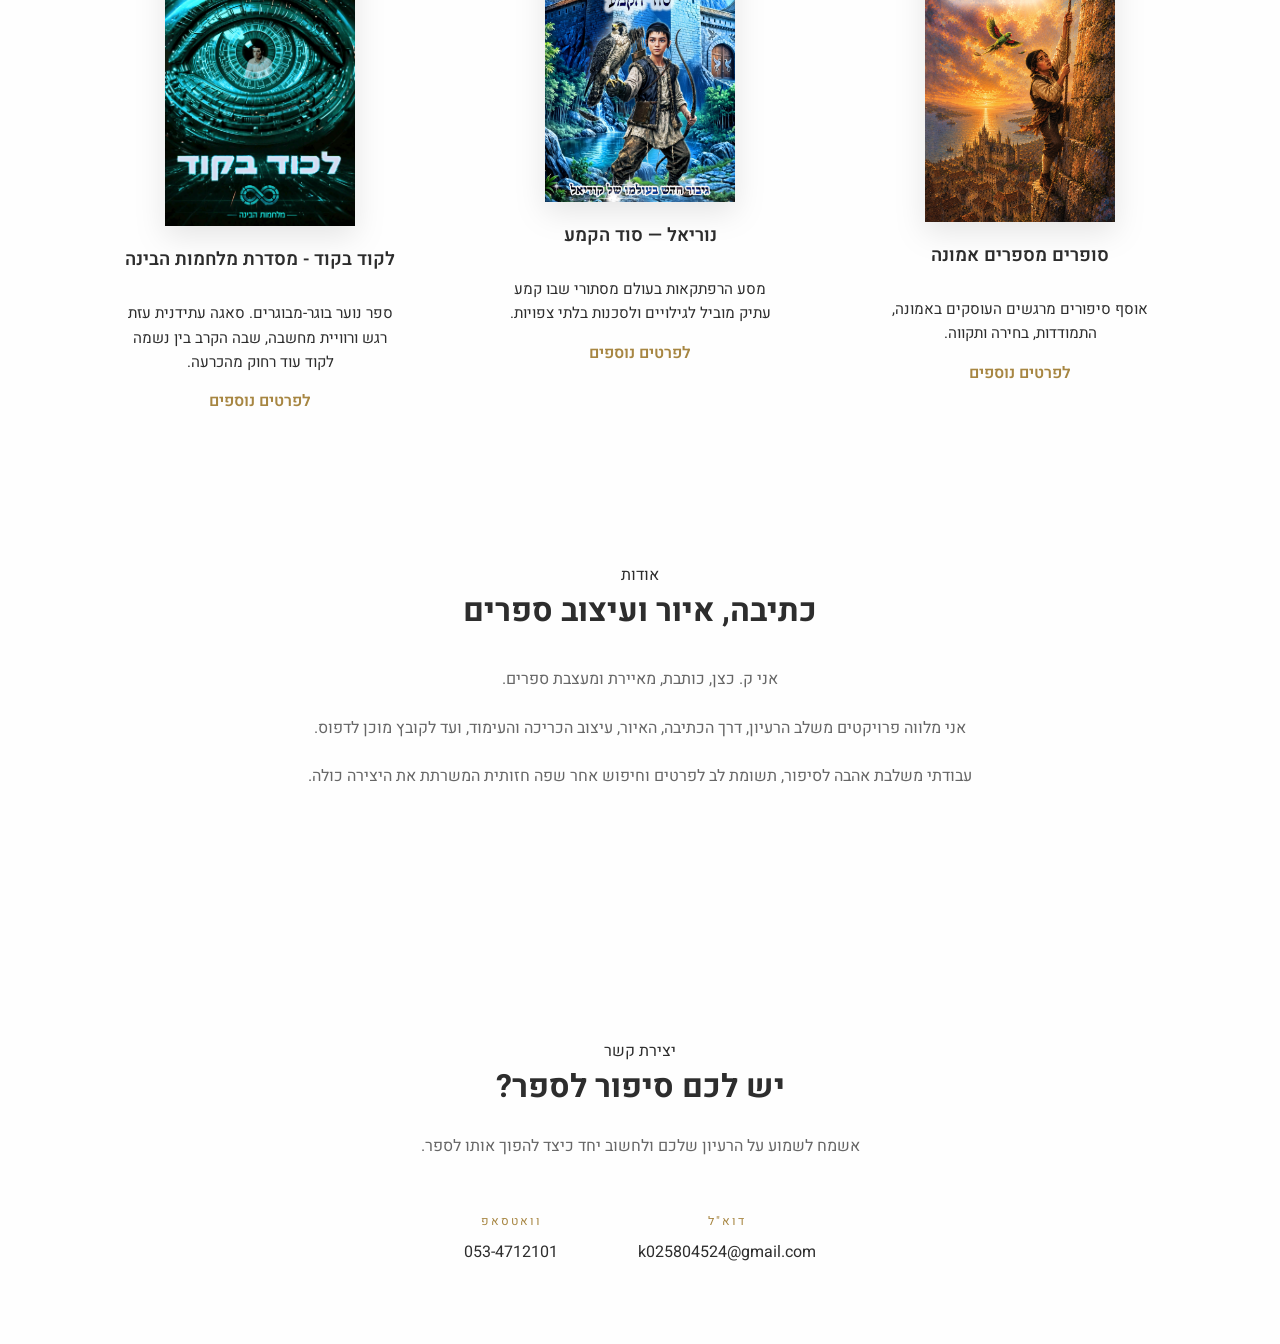
==== commit 14268b73: "Update index.html" ====
--- a/index.html
+++ b/index.html
@@ -178,15 +178,18 @@
 
     <div class="illustrations-grid">
 
-        <img src="images/illustration10.png" alt="איור מספר 10">
-          <img src="images/illustration12.png" alt="איור מספר 12">
-          <img src="images/illustration13.png" alt="איור מספר 13">
+        <img src="images/illustration10.png" alt="איור מספר 10"> 
         <img src="images/illustration1.jpg" alt="איור מספר 1">
         <img src="images/illustration2.jpg" alt="איור מספר 2">
+            <img src="images/illustration12.png" alt="איור מספר 12">
         <img src="images/illustration3.jpg" alt="איור מספר 3">
         <img src="images/illustration4.jpg" alt="איור מספר 4">
+          
+          <img src="images/illustration13.png" alt="איור מספר 13">
         <img src="images/illustration5.jpg" alt="איור מספר 5">
         <img src="images/illustration6.jpg" alt="איור מספר 6">
+          
+          <img src="images/illustration14.png" alt="איור מספר 14">
         <img src="images/illustration7.jpg" alt="איור מספר 7">
         <img src="images/illustration8.jpg" alt="איור מספר 8">
 
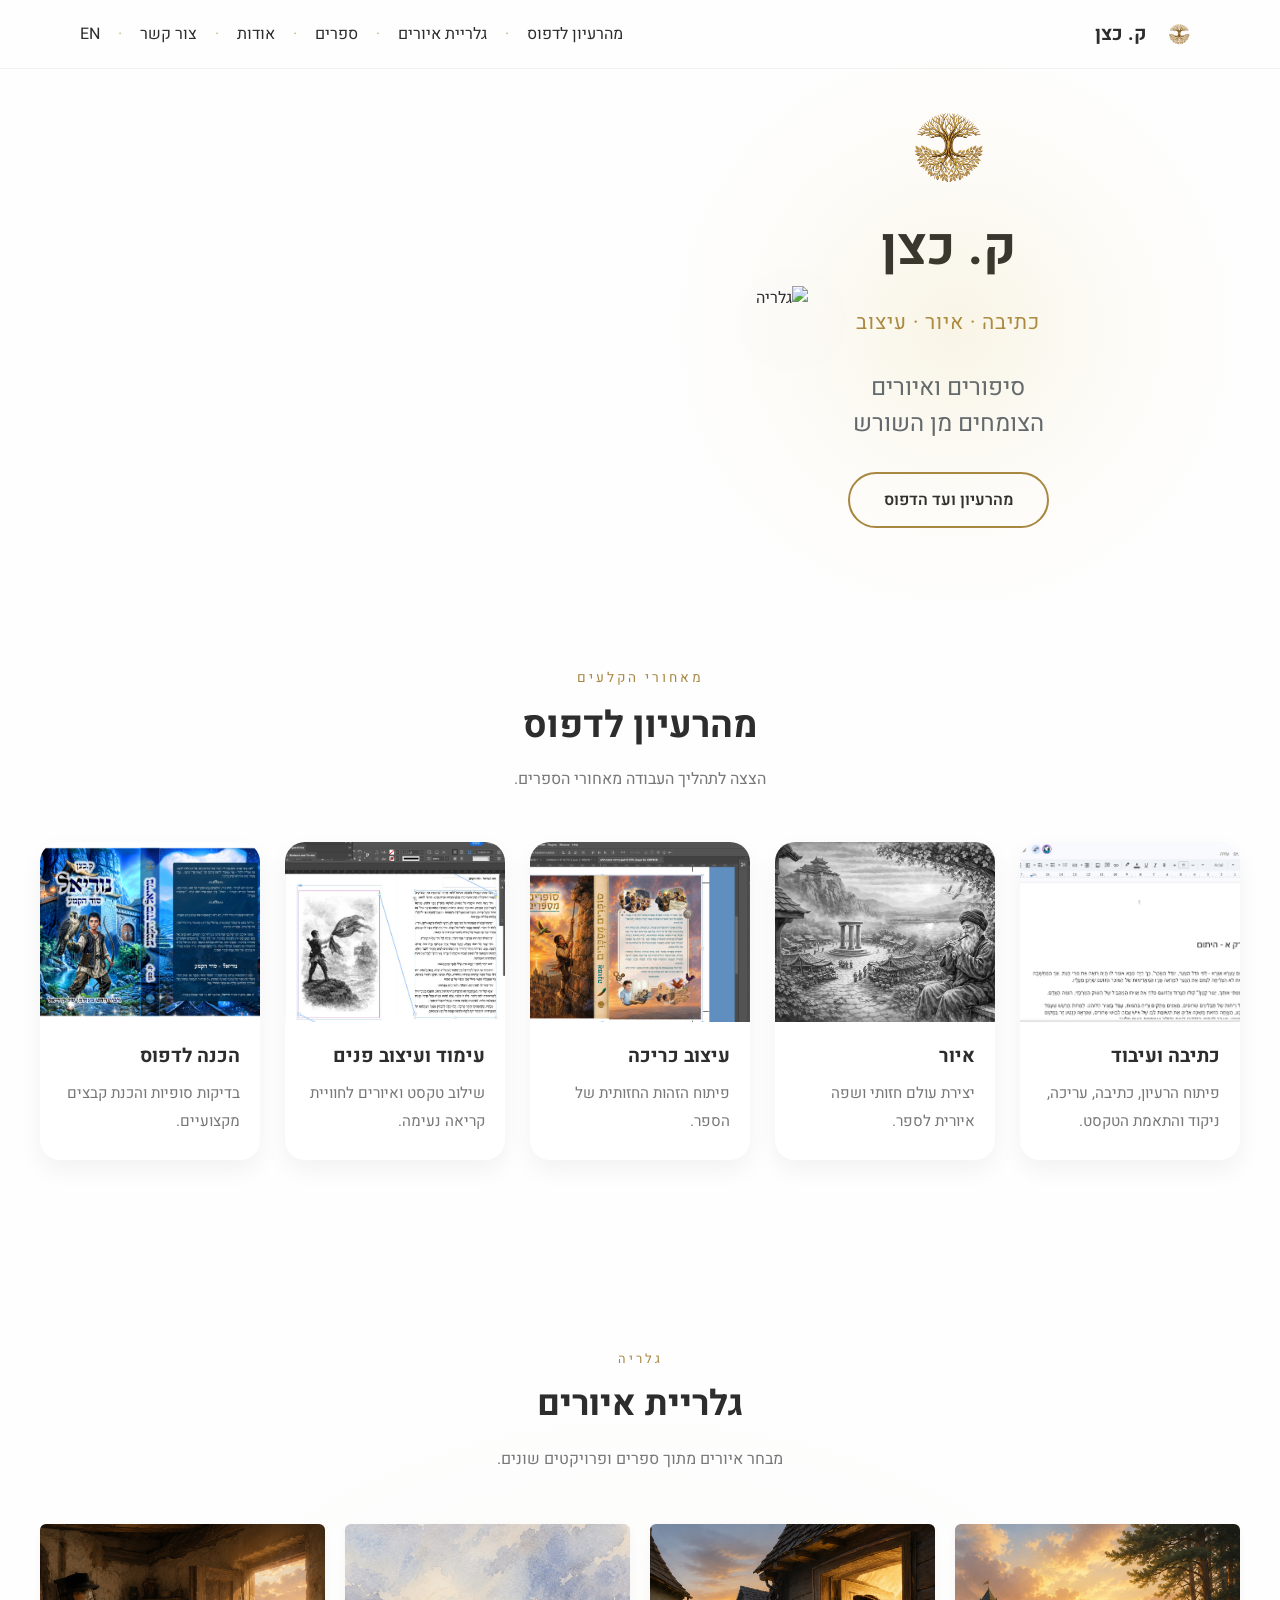
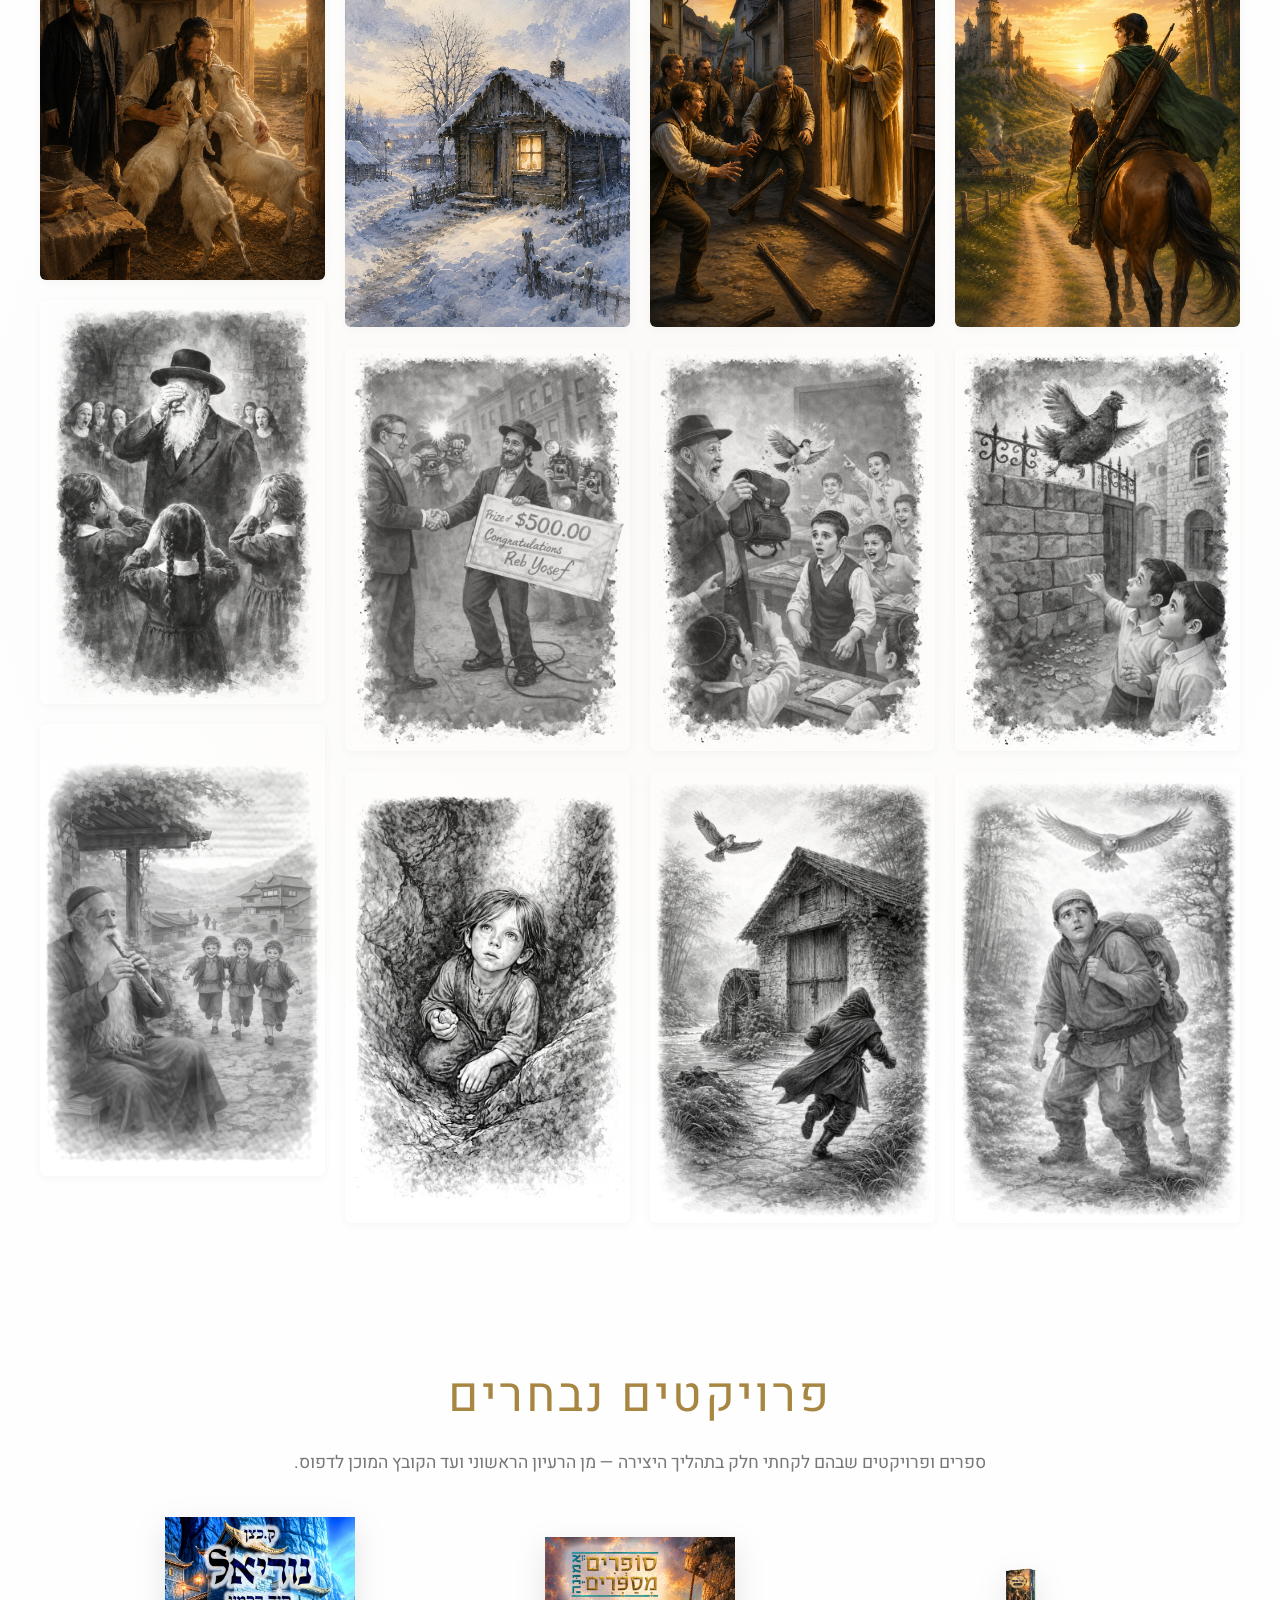
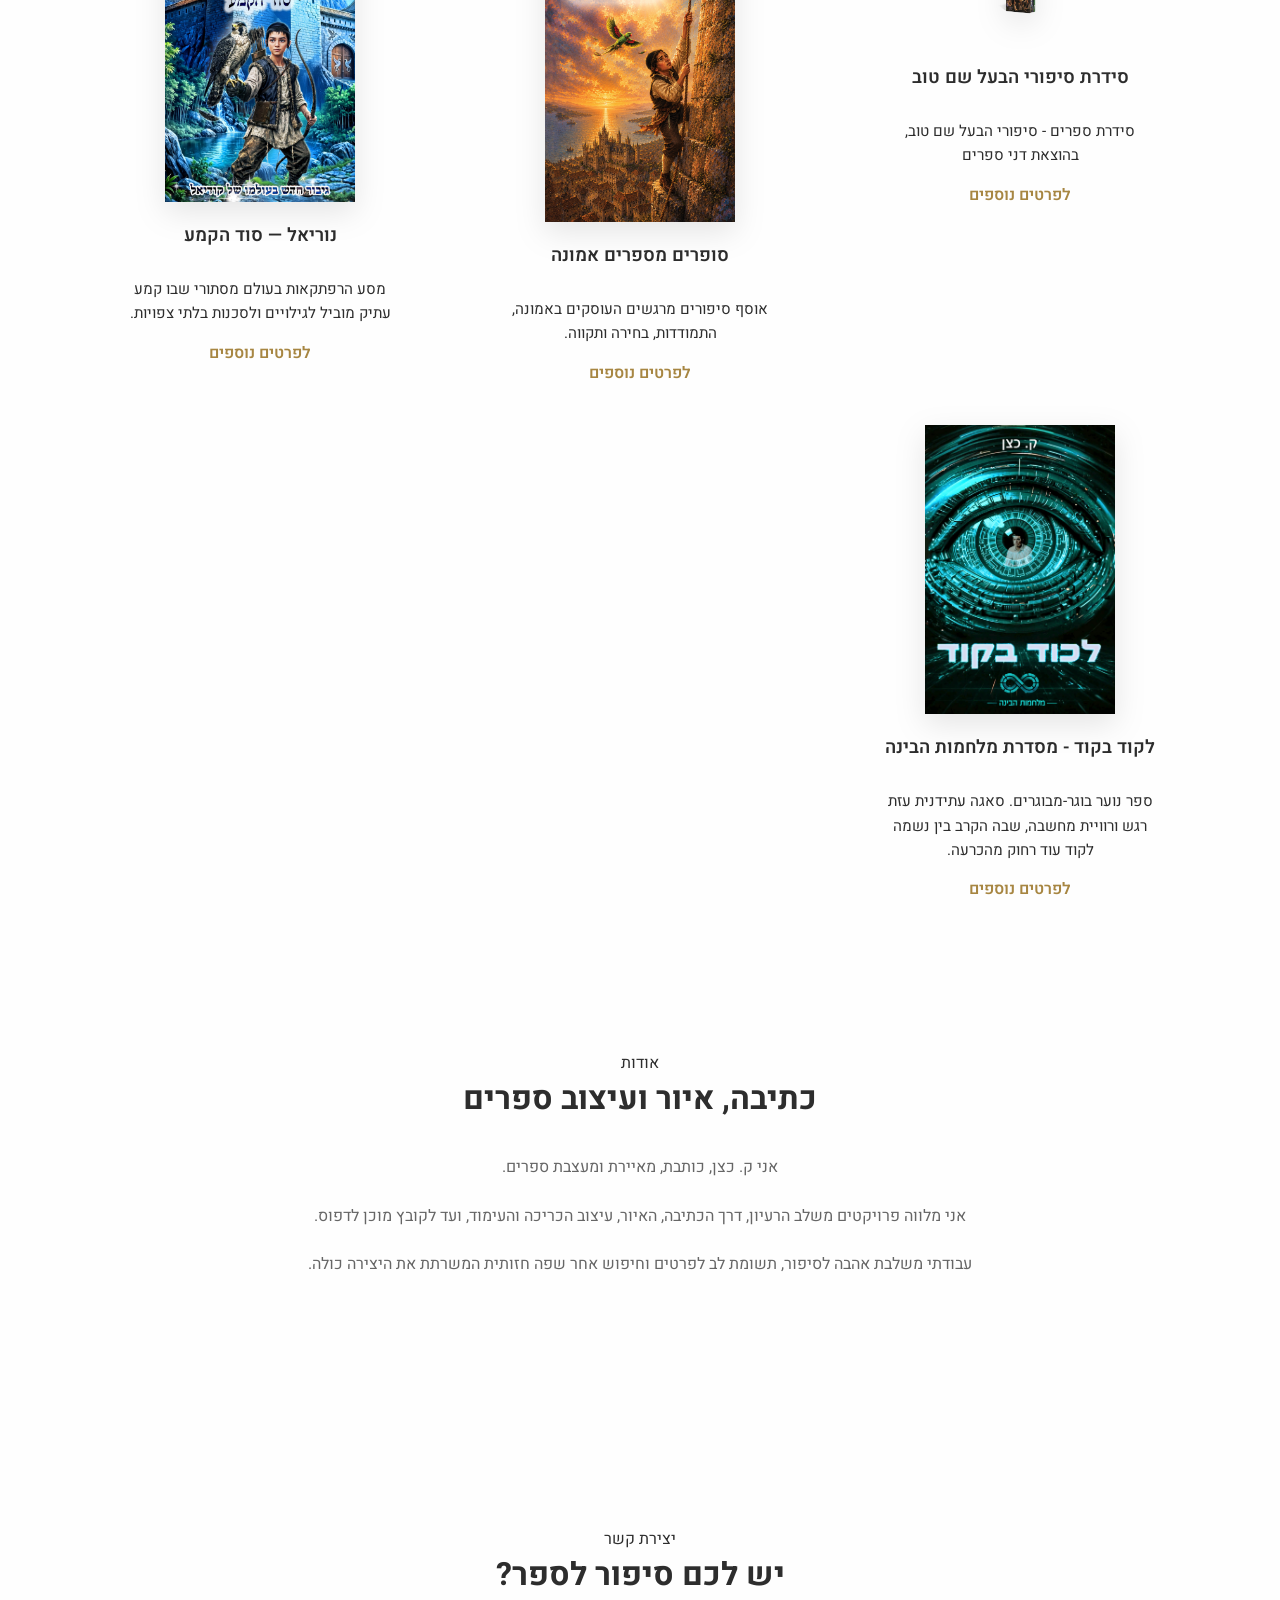
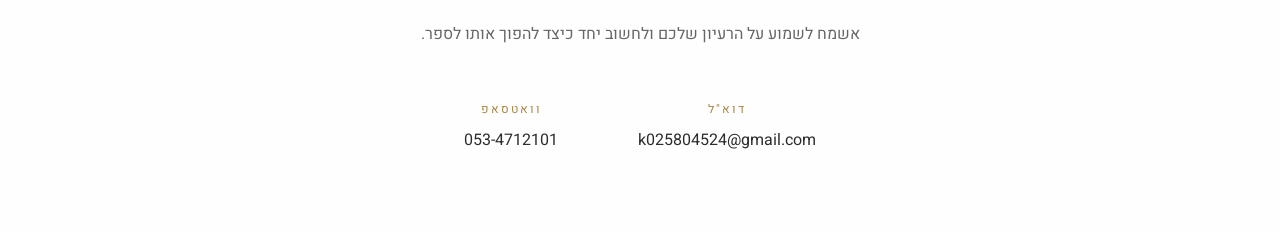
==== commit ace087e1: "Update index.html" ====
--- a/index.html
+++ b/index.html
@@ -211,6 +211,21 @@
 </div>
 
 <div class="books-grid">
+       <a href="book-besht.html" class="book-card">
+
+        <div class="book-image">
+            <img src="images/sidra.png" alt="סיפורי הבעל שם טוב">
+        </div>
+
+        <h3>סידרת סיפורי הבעל שם טוב</h3>
+
+        <p>
+           סידרת ספרים - סיפורי הבעל שם טוב, בהוצאת דני ספרים
+        </p>
+
+        <span class="book-link">לפרטים נוספים</span>
+
+    </a>
 
     <a href="book-sofrim.html" class="book-card">
 
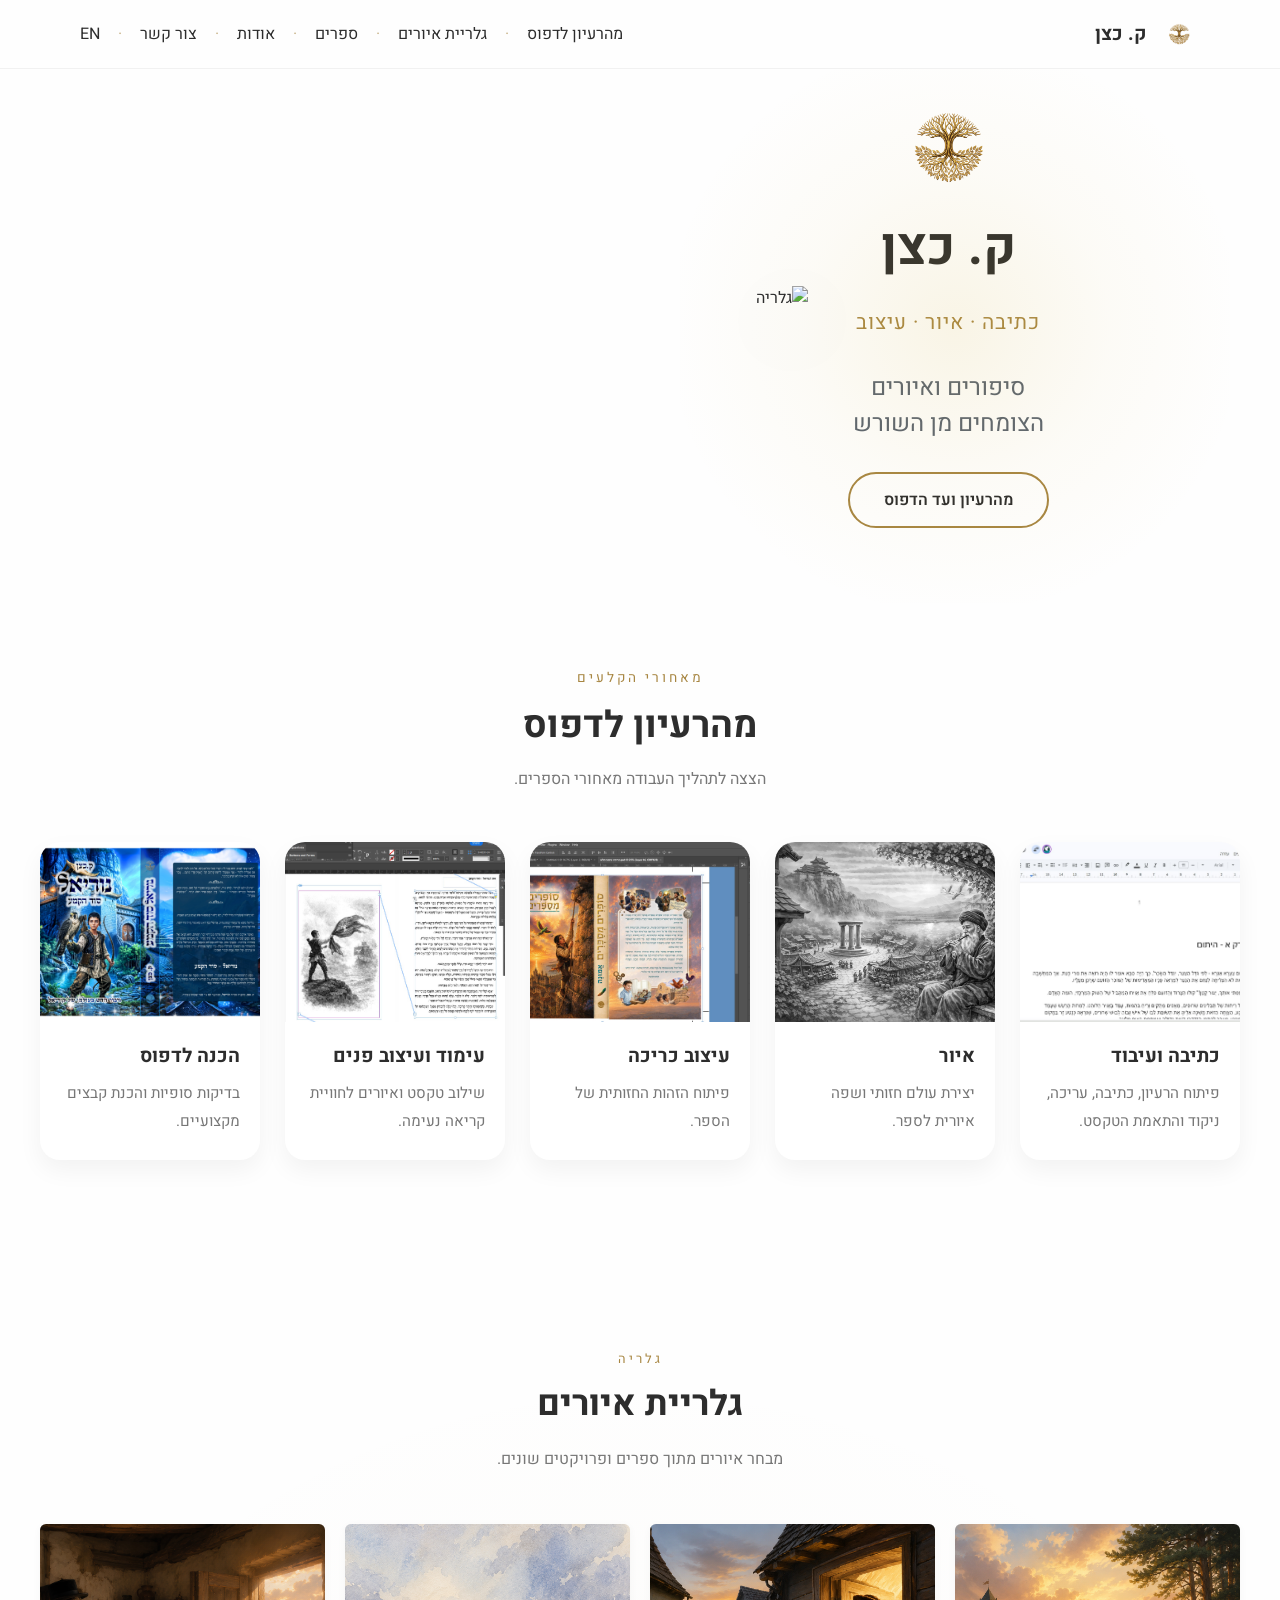
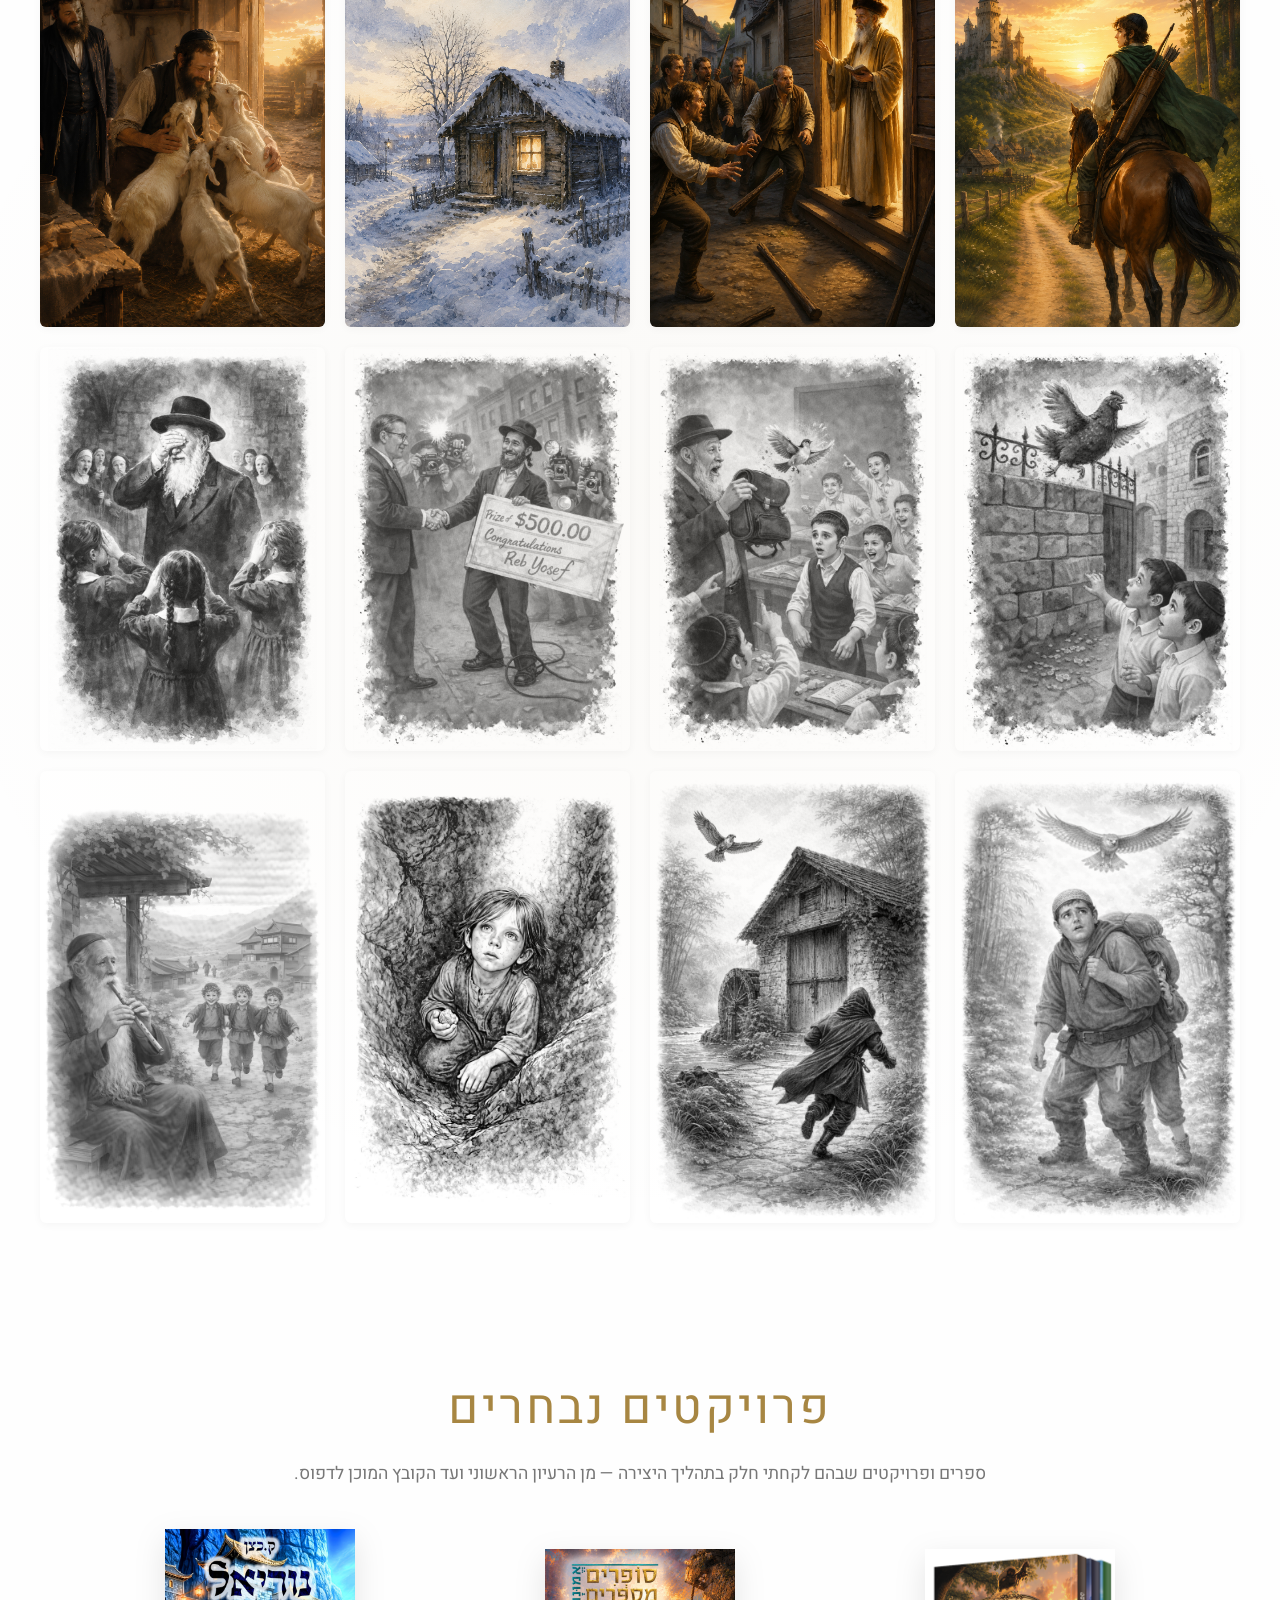
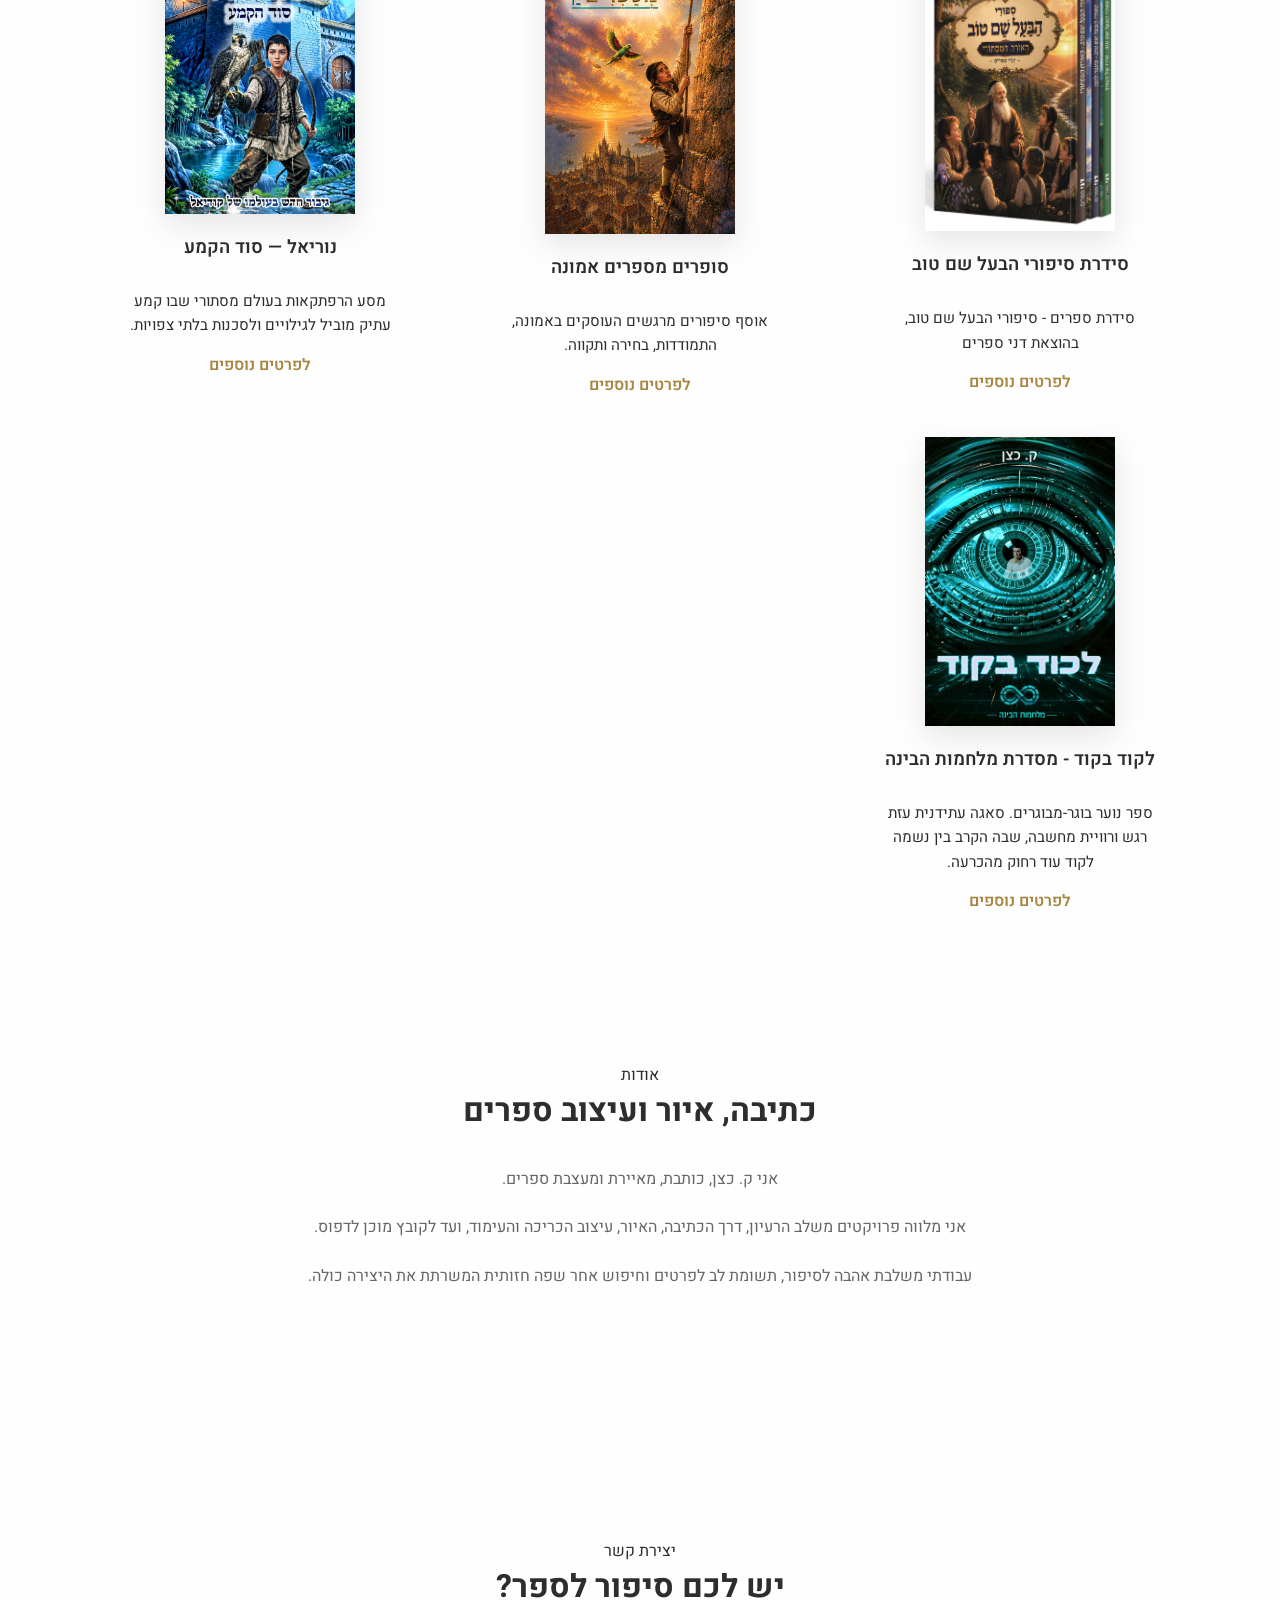
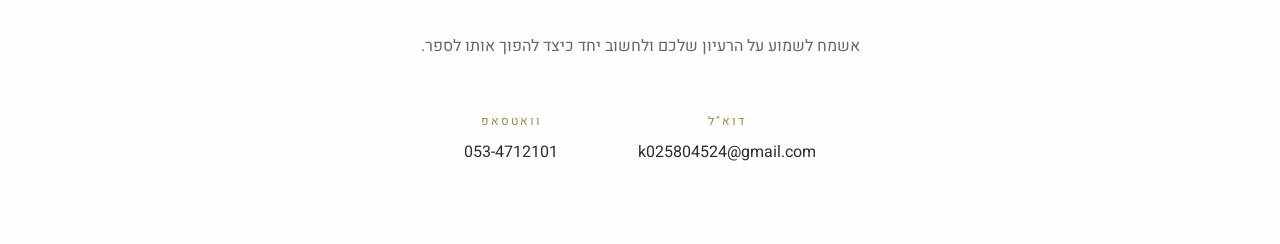
==== commit 128095cc: "Update index.html" ====
--- a/index.html
+++ b/index.html
@@ -214,7 +214,7 @@
        <a href="book-besht.html" class="book-card">
 
         <div class="book-image">
-            <img src="images/sidra.png" alt="סיפורי הבעל שם טוב">
+            <img src="images/sidra3.png" alt="סיפורי הבעל שם טוב">
         </div>
 
         <h3>סידרת סיפורי הבעל שם טוב</h3>
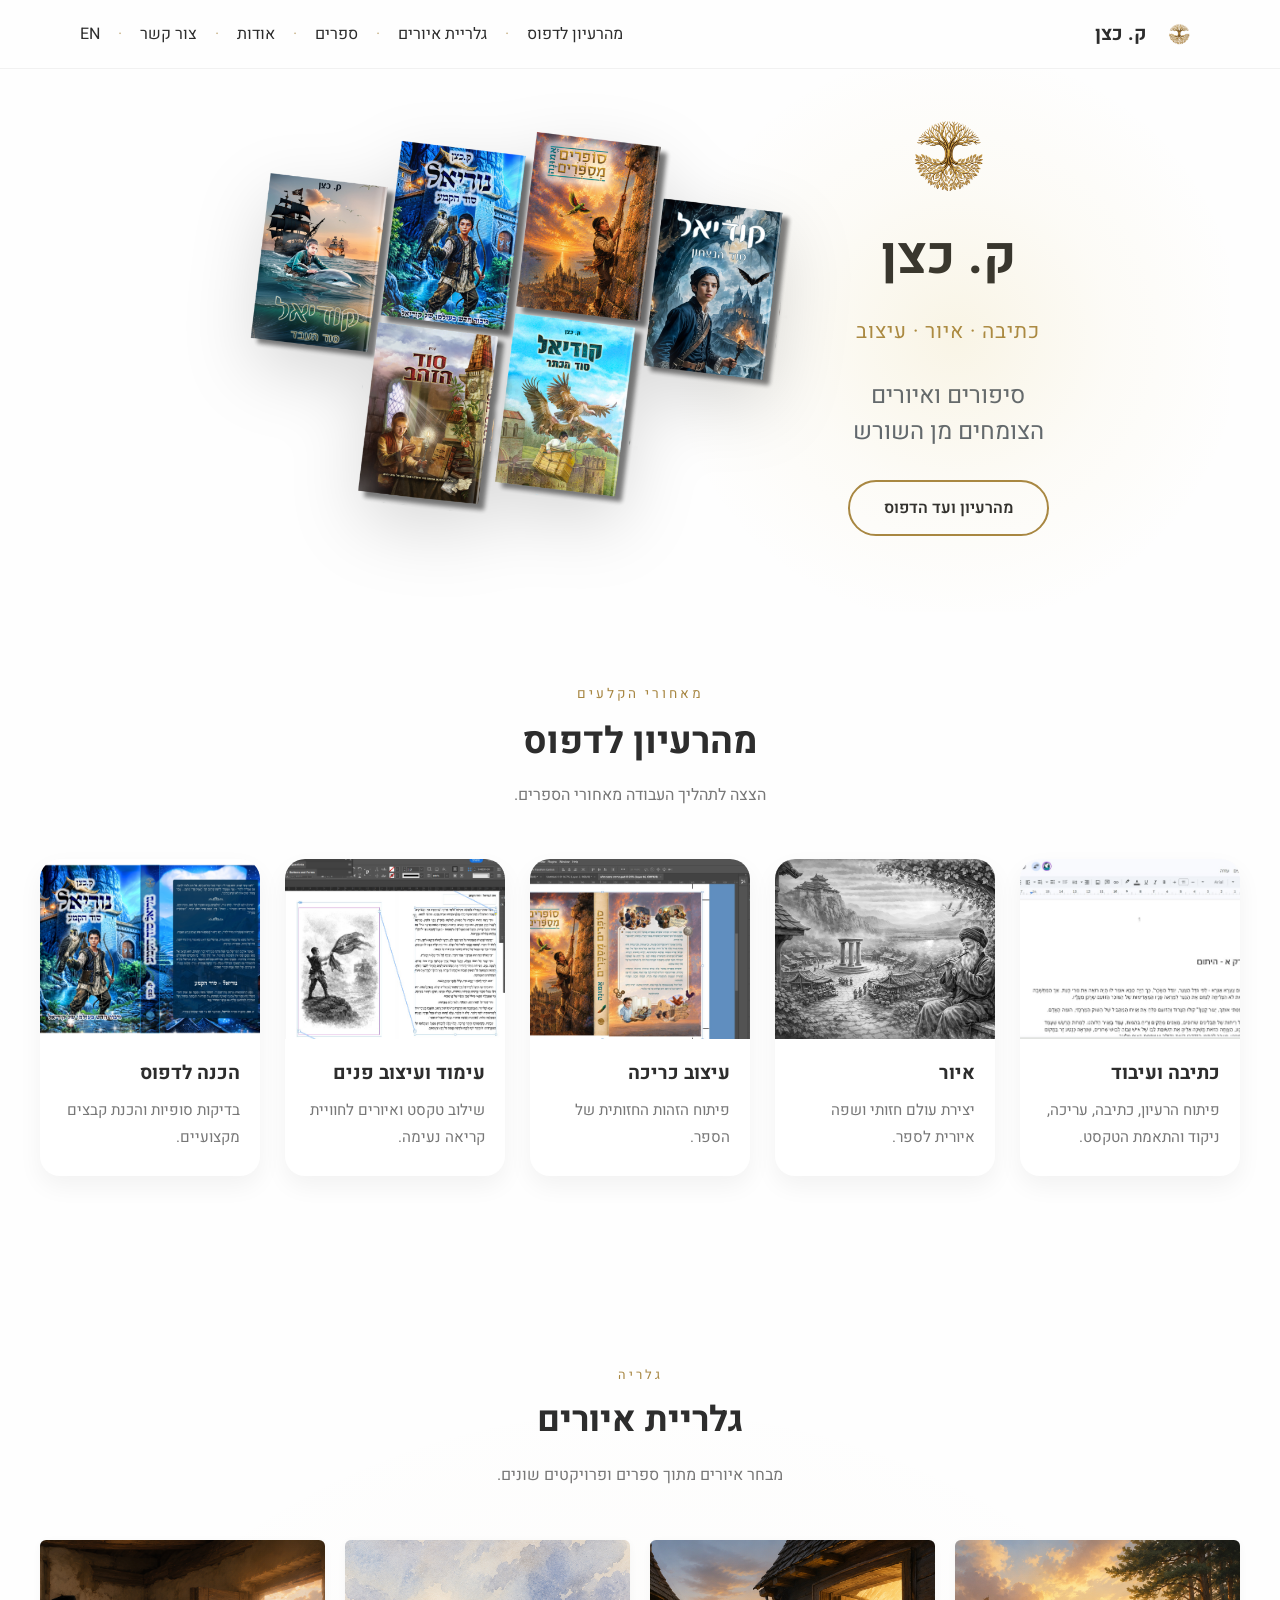
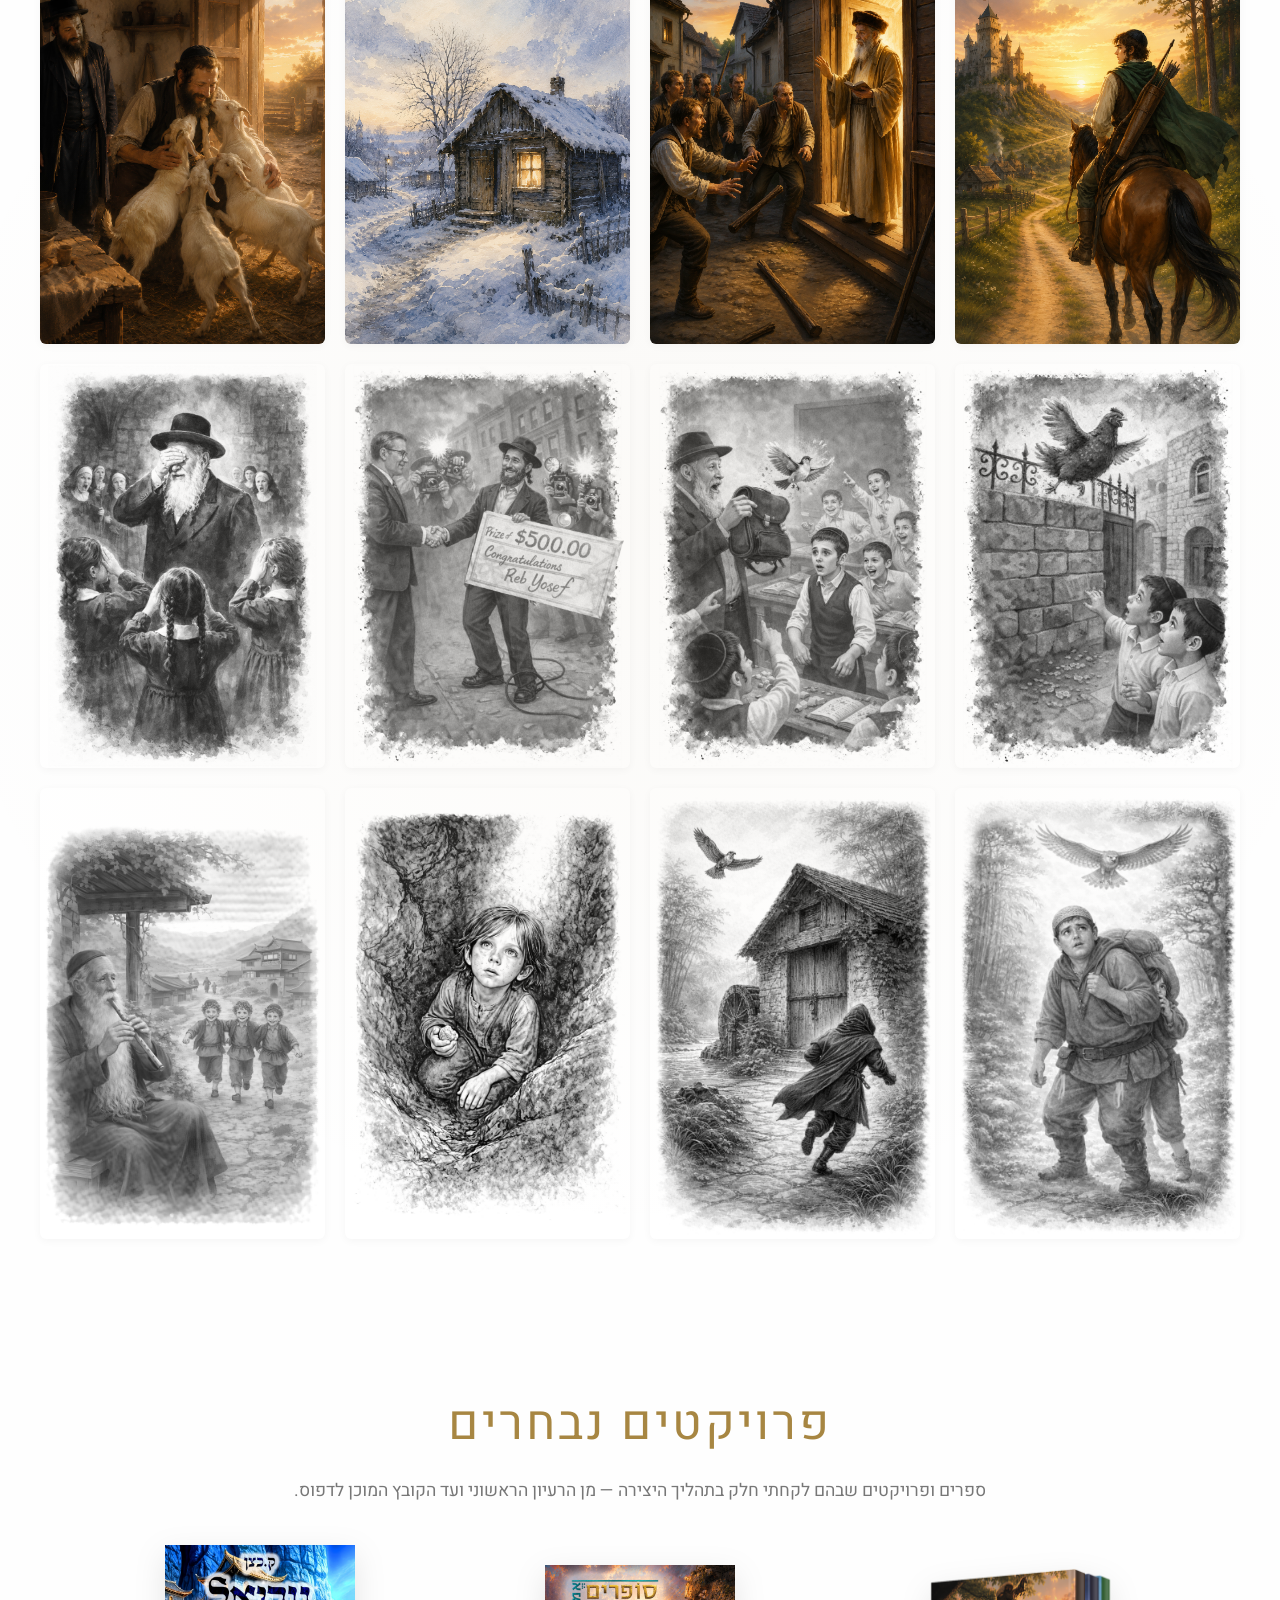
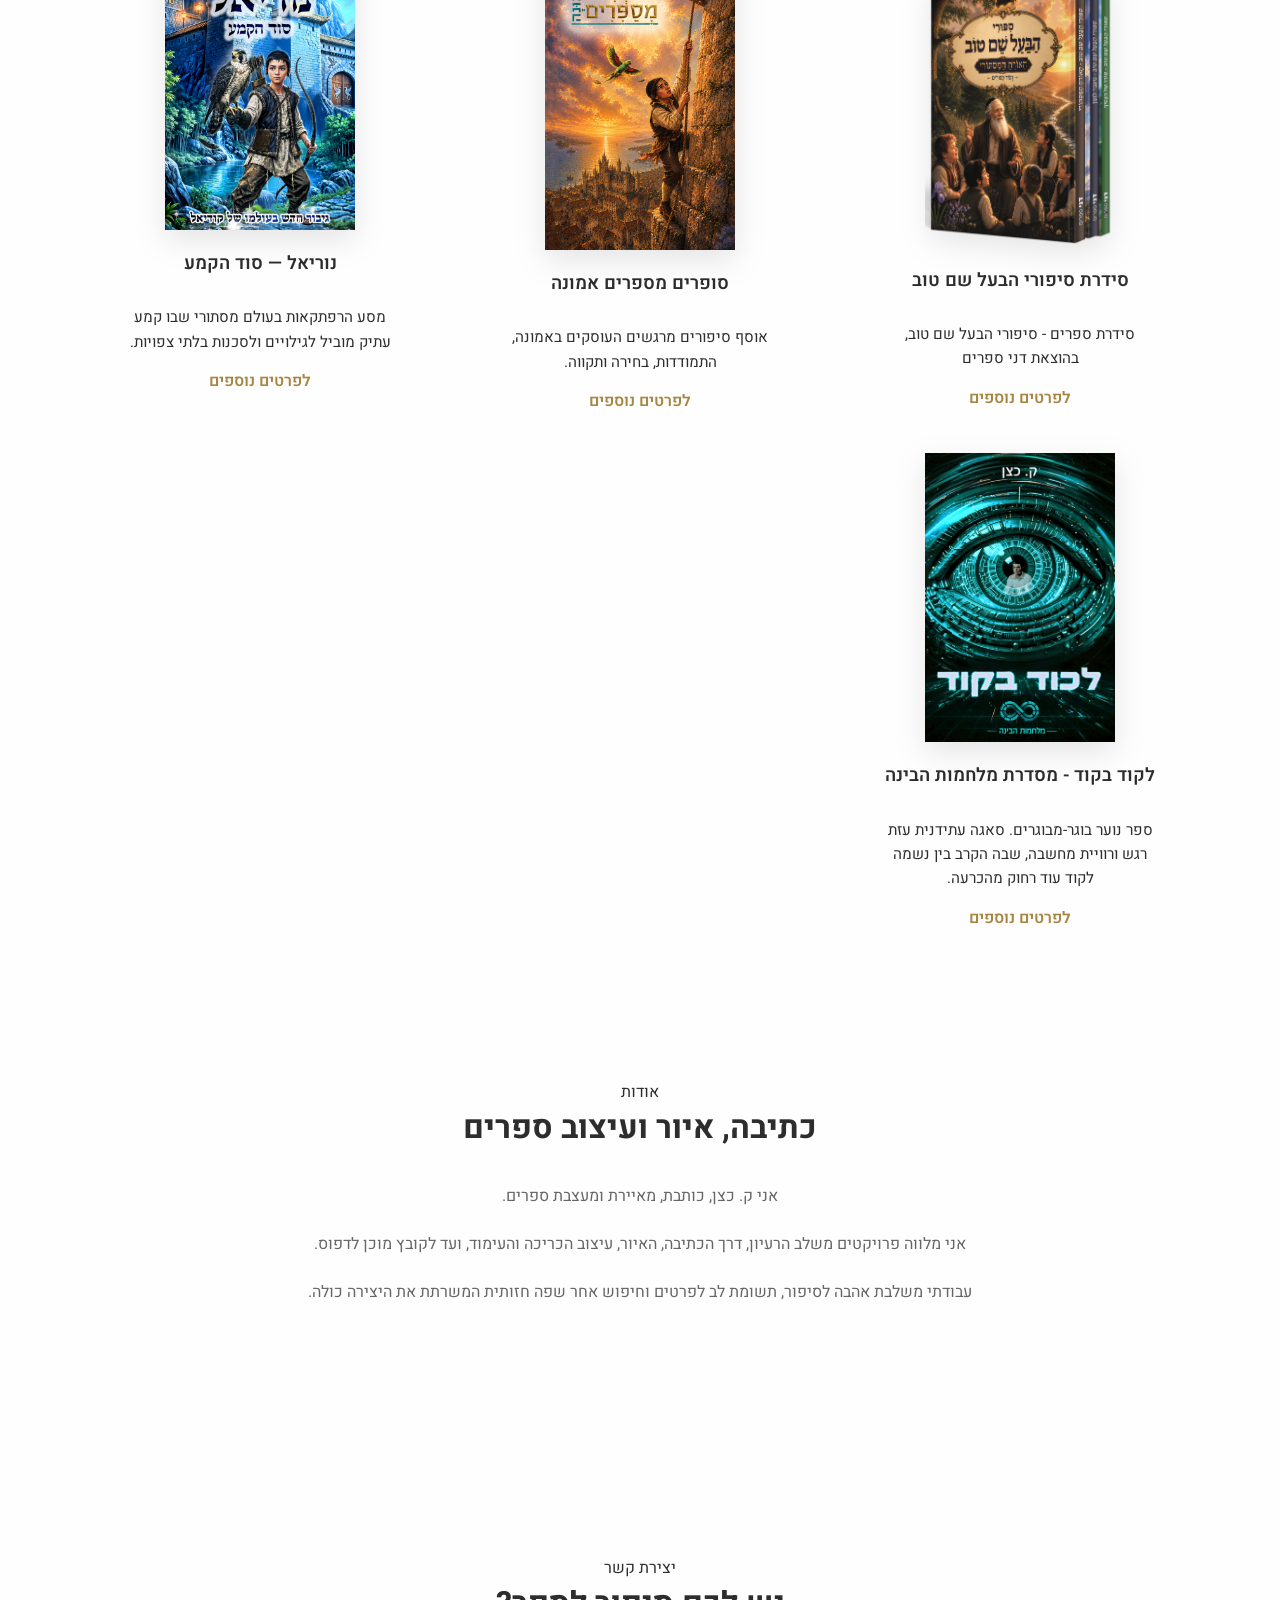
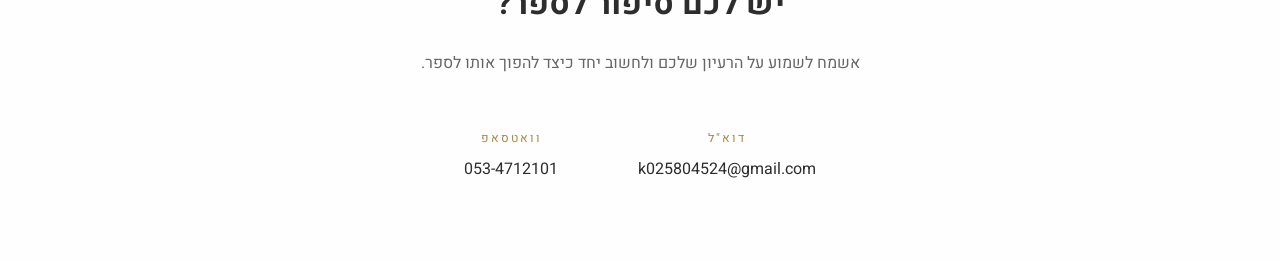
==== commit fdac4e1d: "Update index.html" ====
--- a/index.html
+++ b/index.html
@@ -68,7 +68,7 @@
     </div>
   
 <div class="hero-particles"></div>
-    <img class="book-cover" src="images/books-showcase.png" alt="גלריה">
+    <img class="book-cover" src="images/admaia-sfarim1.png" alt="גלריה">
 
 </section>
 
--- a/css/style.css
+++ b/css/style.css
@@ -901,3 +901,11 @@
     font-size:2rem;
     cursor:pointer;
 }
+.project-video {
+    width: 100%;
+    max-width: 600px; /* או כל רוחב שמתאים לדף שלך */
+    height: auto;
+    border-radius: 8px; /* אם את רוצה פינות מעוגלות כמו לתמונות */
+    display: block;
+    margin: 20px auto;
+}
